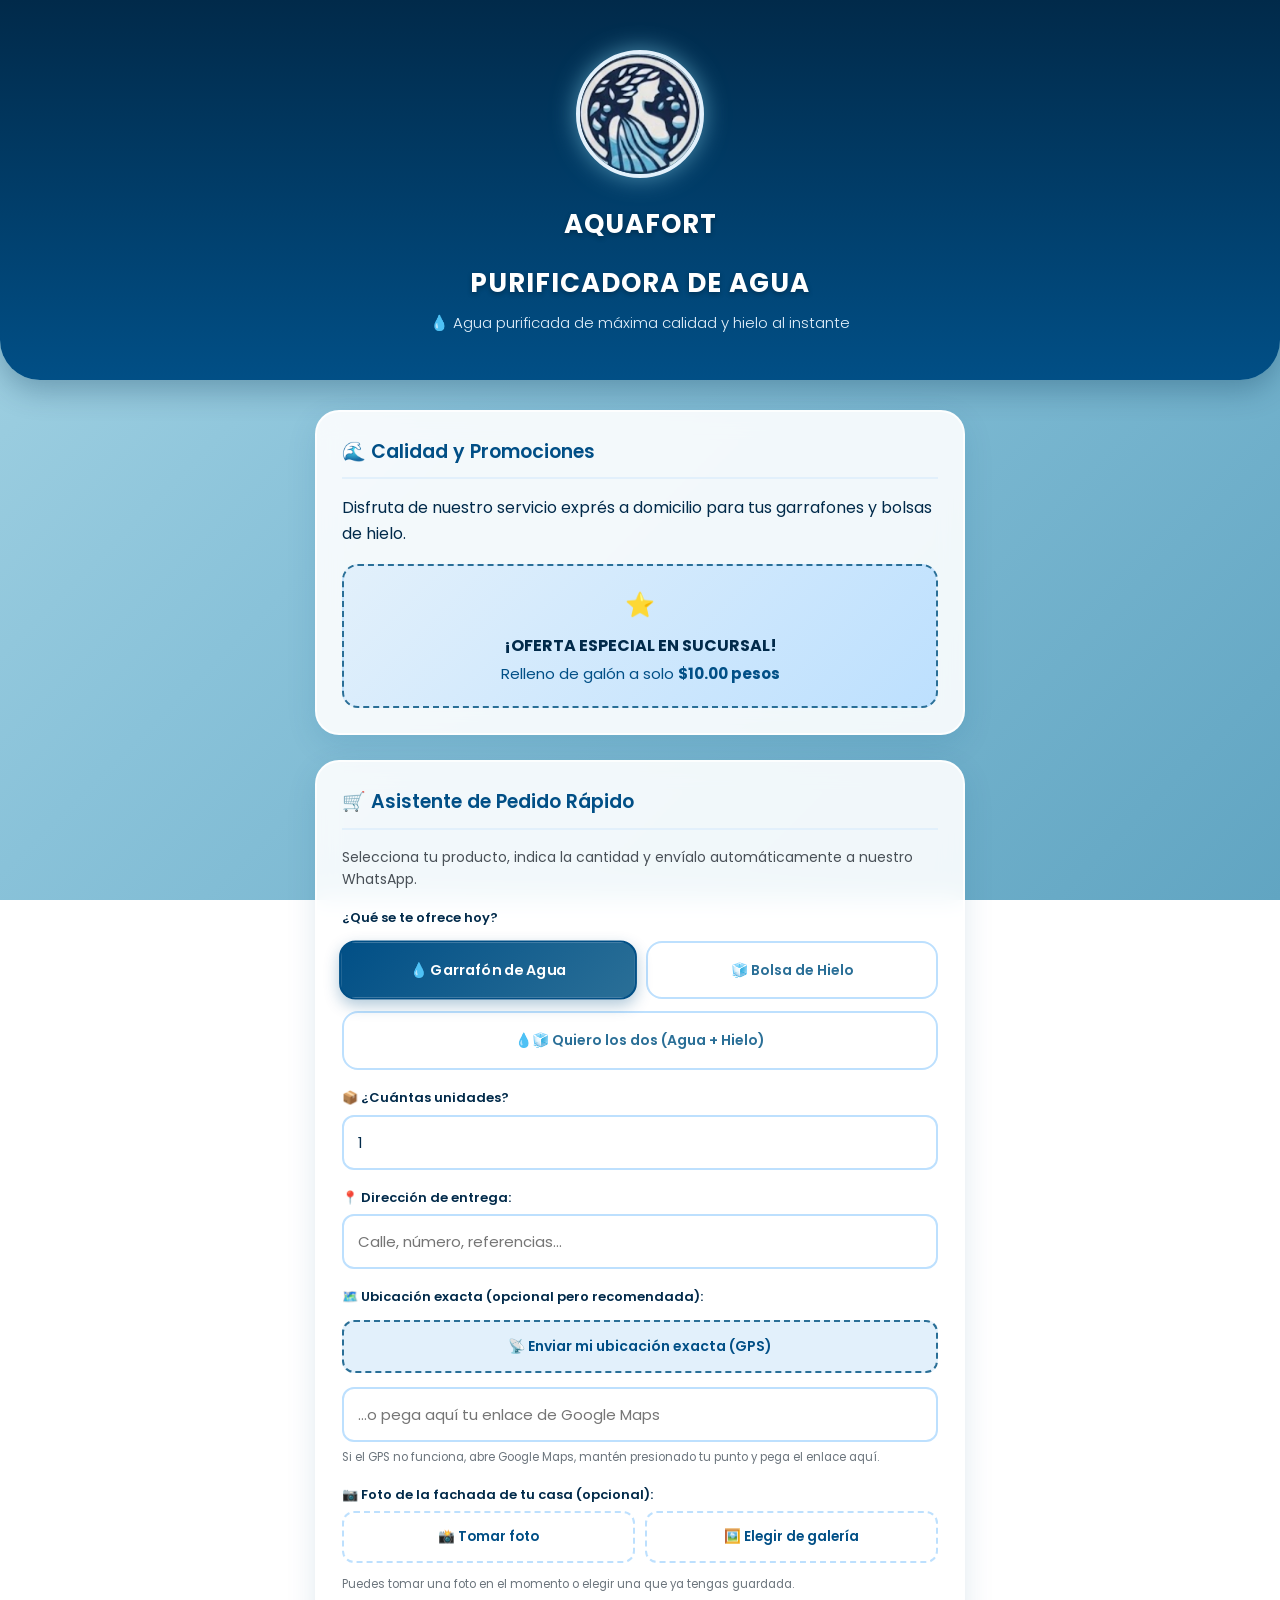
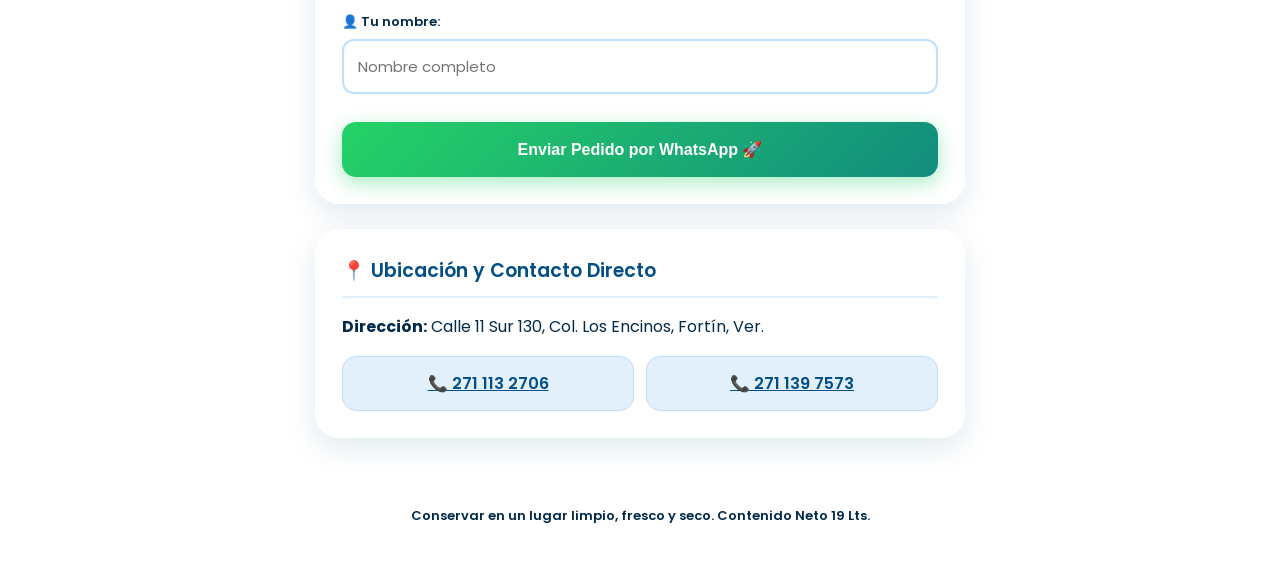
==== index.html @ 6b99b370 "agregacion de fotografia" ====
<!DOCTYPE html>
<html lang="es">
<head>
    <meta charset="UTF-8">
    <meta name="viewport" content="width=device-width, initial-scale=1.0">
    <title>Purificadora de Agua y Hielo</title>
    <!-- Importando tipografía moderna y estilizada -->
    <link href="https://fonts.googleapis.com/css2?family=Poppins:wght@300;400;600;700&display=swap" rel="stylesheet">
    <style>
        :root {
            --deep-ocean: #012a4a;
            --primary-water: #014f86;
            --bright-cyan: #2a6f97;
            --ice-tint: #e2f0fb;
            --pure-white: #ffffff;
        }

        body { 
            font-family: 'Poppins', sans-serif; 
            margin: 0; 
            padding: 0; 
            background: linear-gradient(135deg, #a9d6e5 0%, #89c2d9 40%, #61a5c2 100%);
            background-attachment: fixed;
            color: var(--deep-ocean); 
            line-height: 1.6;
            overflow-x: hidden;
        }

        header { 
            background: linear-gradient(180deg, var(--deep-ocean), var(--primary-water)); 
            color: var(--pure-white); 
            text-align: center; 
            padding: 50px 20px 45px 20px; 
            position: relative;
            border-bottom-left-radius: 40px;
            border-bottom-right-radius: 40px;
            box-shadow: 0 10px 30px rgba(1, 42, 74, 0.3);
        }

        .logo-container img {
            width: 120px;
            height: 120px;
            border-radius: 50%;
            border: 4px solid var(--ice-tint);
            box-shadow: 0 0 25px rgba(97, 165, 194, 0.8);
            background: var(--pure-white);
            object-fit: cover;
        }

        header h1 { 
            margin: 18px 0 6px 0; 
            font-size: 26px; 
            letter-spacing: 1px; 
            text-transform: uppercase;
            text-shadow: 0 2px 5px rgba(0,0,0,0.3);
            font-weight: 700;
        }

        header p { 
            margin: 0; 
            font-size: 15px; 
            color: var(--ice-tint);
            font-weight: 300;
        }

        .container { max-width: 650px; margin: 30px auto; padding: 0 15px; }

        .card { 
            background: rgba(255, 255, 255, 0.9); 
            backdrop-filter: blur(12px);
            padding: 25px; 
            border-radius: 24px; 
            box-shadow: 0 10px 30px rgba(1, 79, 134, 0.12); 
            margin-bottom: 25px; 
            border: 2px solid rgba(255, 255, 255, 0.8);
            transition: transform 0.3s ease;
        }
        
        .card:hover { transform: translateY(-3px); }

        h2 { 
            color: var(--primary-water); 
            font-size: 19px; 
            border-bottom: 2px solid var(--ice-tint); 
            padding-bottom: 10px; 
            margin-top: 0; 
            font-weight: 600;
        }

        .info-grid { 
            display: grid; 
            grid-template-columns: 1fr 1fr; 
            gap: 12px; 
            text-align: center; 
            margin-top: 15px; 
        }

        .info-box { 
            background: var(--ice-tint); 
            padding: 14px; 
            border-radius: 14px; 
            font-weight: 600; 
            color: var(--primary-water); 
            border: 1px solid #bde0fe;
        }

        .badge-offer { 
            background: linear-gradient(135deg, #e2f0fb, #bde0fe); 
            border: 2px dashed var(--bright-cyan); 
            padding: 20px; 
            border-radius: 16px; 
            margin-top: 18px; 
            text-align: center; 
        }

        .product-selector {
            display: grid;
            grid-template-columns: 1fr 1fr;
            gap: 12px;
            margin-top: 12px;
        }

        .product-option {
            border: 2px solid #bde0fe;
            border-radius: 16px;
            padding: 16px 10px;
            text-align: center;
            cursor: pointer;
            background: var(--pure-white);
            font-weight: 600;
            color: var(--bright-cyan);
            transition: all 0.25s ease;
            font-size: 14px;
        }

        .product-option.ancho { grid-column: 1 / -1; }

        .product-option:hover {
            border-color: var(--primary-water);
            background: var(--ice-tint);
        }

        .product-option.selected {
            border-color: var(--primary-water);
            background: linear-gradient(135deg, var(--primary-water), var(--bright-cyan));
            color: var(--pure-white);
            box-shadow: 0 6px 15px rgba(1, 79, 134, 0.3);
            transform: scale(1.02);
        }

        label { 
            font-weight: 600; 
            display: block; 
            margin-top: 18px; 
            font-size: 13px; 
            color: var(--deep-ocean); 
        }

        input { 
            width: 100%; 
            padding: 14px; 
            margin-top: 6px; 
            border: 2px solid #bde0fe; 
            border-radius: 12px; 
            box-sizing: border-box; 
            font-size: 15px; 
            background: var(--pure-white); 
            color: var(--deep-ocean);
            font-family: 'Poppins', sans-serif;
        }

        input:focus { 
            outline: none; 
            border-color: var(--bright-cyan); 
            box-shadow: 0 0 8px rgba(42, 111, 151, 0.25); 
        }

        .cantidad-grid {
            display: grid;
            grid-template-columns: 1fr 1fr;
            gap: 12px;
        }
        .cantidad-grid input { text-align: center; }

        .btn-ubicacion {
            width: 100%;
            margin-top: 12px;
            padding: 14px;
            border-radius: 12px;
            border: 2px dashed var(--bright-cyan);
            background: var(--ice-tint);
            color: var(--primary-water);
            font-weight: 600;
            font-size: 14px;
            cursor: pointer;
            font-family: 'Poppins', sans-serif;
            transition: all 0.25s ease;
        }
        .btn-ubicacion:hover { background: #d3e9fa; transform: translateY(-2px); }

        .ubicacion-estado {
            font-size: 12.5px;
            margin-top: 8px;
            font-weight: 600;
            line-height: 1.4;
        }
        .ubicacion-estado.ok { color: #128c7e; }
        .ubicacion-estado.error { color: #c1121f; }
        .ubicacion-estado.cargando { color: var(--bright-cyan); }
        .ubicacion-estado a { color: var(--primary-water); }

        .nota-mini {
            font-size: 11.5px;
            color: #6c757d;
            margin-top: 6px;
            font-weight: 400;
        }

        /* Foto de fachada */
        .foto-botones {
            display: grid;
            grid-template-columns: 1fr 1fr;
            gap: 10px;
            margin-top: 6px;
        }
        .btn-foto {
            padding: 14px 10px;
            border-radius: 12px;
            border: 2px dashed #bde0fe;
            background: var(--pure-white);
            color: var(--primary-water);
            font-weight: 600;
            font-size: 13.5px;
            cursor: pointer;
            font-family: 'Poppins', sans-serif;
            transition: all 0.25s ease;
        }
        .btn-foto:hover { border-color: var(--bright-cyan); background: var(--ice-tint); transform: translateY(-2px); }

        .foto-preview {
            margin-top: 12px;
            text-align: center;
        }
        .foto-preview img {
            max-width: 100%;
            max-height: 200px;
            border-radius: 12px;
            border: 2px solid var(--ice-tint);
            box-shadow: 0 4px 10px rgba(1,79,134,0.15);
            display: none;
        }

        .btn-quitar-foto {
            margin-top: 8px;
            padding: 8px 14px;
            border-radius: 10px;
            border: none;
            background: #f8d7da;
            color: #842029;
            font-weight: 600;
            font-size: 12.5px;
            cursor: pointer;
            font-family: 'Poppins', sans-serif;
        }
        .btn-quitar-foto:hover { background: #f1b0b7; }

        .btn-whatsapp { 
            background: linear-gradient(135deg, #25d366, #128c7e); 
            color: var(--pure-white); 
            border: none; 
            padding: 18px; 
            width: 100%; 
            border-radius: 14px; 
            font-size: 16px; 
            font-weight: 600; 
            margin-top: 28px; 
            cursor: pointer; 
            display: flex; 
            justify-content: center; 
            align-items: center; 
            gap: 10px; 
            box-shadow: 0 6px 20px rgba(37, 211, 102, 0.4);
            transition: all 0.25s ease; 
        }

        .btn-whatsapp:hover { 
            transform: translateY(-2px); 
            box-shadow: 0 8px 25px rgba(37, 211, 102, 0.6); 
        }

        footer { 
            text-align: center; 
            padding: 25px; 
            font-size: 13px; 
            color: var(--deep-ocean); 
            font-weight: 600;
        }
    </style>
</head>
<body>

    <header>
        <div class="logo-container">
            <img src="logo-purificadora.png" alt="Logotipo Purificadora">
            <h1>AQUAFORT</h1>
        </div>
        <h1>Purificadora de Agua</h1>
        <p>💧 Agua purificada de máxima calidad y hielo al instante</p>
    </header>

    <div class="container">

        <div class="card">
            <h2>🌊 Calidad y Promociones</h2>
            <p>Disfruta de nuestro servicio exprés a domicilio para tus garrafones y bolsas de hielo.</p>
            <div class="badge-offer">
                <span style="font-size: 24px;">⭐</span>
                <p style="margin: 8px 0 4px 0; font-weight: 700; color: var(--deep-ocean);">¡OFERTA ESPECIAL EN SUCURSAL!</p>
                <p style="margin: 0; font-size: 15px; color: var(--primary-water);">Relleno de galón a solo <strong>$10.00 pesos</strong></p>
            </div>
        </div>

        <div class="card" id="pedido">
            <h2>🛒 Asistente de Pedido Rápido</h2>
            <p style="font-size: 14px; color: #495057;">Selecciona tu producto, indica la cantidad y envíalo automáticamente a nuestro WhatsApp.</p>
            
            <label>¿Qué se te ofrece hoy?</label>
            <div class="product-selector">
                <div class="product-option selected" onclick="seleccionarProducto(this, 'Garrafón de Agua (A domicilio)')">
                    💧 Garrafón de Agua
                </div>
                <div class="product-option" onclick="seleccionarProducto(this, 'Bolsa de Hielo')">
                    🧊 Bolsa de Hielo
                </div>
                <div class="product-option ancho" onclick="seleccionarProducto(this, 'Agua + Hielo (Ambos)')">
                    💧🧊 Quiero los dos (Agua + Hielo)
                </div>
            </div>
            <input type="hidden" id="producto" value="Garrafón de Agua (A domicilio)">

            <div id="bloque-cantidad-simple">
                <label for="cantidad">📦 ¿Cuántas unidades?</label>
                <input type="number" id="cantidad" min="1" value="1">
            </div>

            <div id="bloque-cantidad-doble" style="display:none;">
                <div class="cantidad-grid">
                    <div>
                        <label for="cantidadAgua">💧 Garrafones de agua</label>
                        <input type="number" id="cantidadAgua" min="0" value="1">
                    </div>
                    <div>
                        <label for="cantidadHielo">🧊 Bolsas de hielo</label>
                        <input type="number" id="cantidadHielo" min="0" value="1">
                    </div>
                </div>
                <p class="nota-mini">Puedes dejar en 0 lo que no necesites.</p>
            </div>

            <label for="direccion">📍 Dirección de entrega:</label>
            <input type="text" id="direccion" placeholder="Calle, número, referencias...">

            <label>🗺️ Ubicación exacta (opcional pero recomendada):</label>
            <button type="button" class="btn-ubicacion" onclick="obtenerUbicacion()">
                📡 Enviar mi ubicación exacta (GPS)
            </button>
            <div id="ubicacion-estado" class="ubicacion-estado"></div>

            <input type="text" id="linkMapa" placeholder="…o pega aquí tu enlace de Google Maps">
            <p class="nota-mini">Si el GPS no funciona, abre Google Maps, mantén presionado tu punto y pega el enlace aquí.</p>

            <!-- FOTO DE FACHADA OPCIONAL -->
            <label>📷 Foto de la fachada de tu casa (opcional):</label>
            <div class="foto-botones">
                <button type="button" class="btn-foto" onclick="document.getElementById('inputCamara').click()">
                    📸 Tomar foto
                </button>
                <button type="button" class="btn-foto" onclick="document.getElementById('inputGaleria').click()">
                    🖼️ Elegir de galería
                </button>
            </div>

            <!-- Dos inputs ocultos: uno abre cámara, otro abre galería -->
            <input type="file" id="inputCamara"  accept="image/*" capture="environment" style="display:none;">
            <input type="file" id="inputGaleria" accept="image/*" style="display:none;">

            <div class="foto-preview">
                <img id="fotoPreviewImg" src="" alt="Vista previa de la fachada">
                <div>
                    <button type="button" id="btnQuitarFoto" class="btn-quitar-foto" onclick="quitarFoto()" style="display:none;">
                        ❌ Quitar foto
                    </button>
                </div>
            </div>
            <p class="nota-mini">Puedes tomar una foto en el momento o elegir una que ya tengas guardada.</p>

            <label for="nombre">👤 Tu nombre:</label>
            <input type="text" id="nombre" placeholder="Nombre completo">

            <button class="btn-whatsapp" onclick="enviarWhatsApp()">
                Enviar Pedido por WhatsApp 🚀
            </button>
        </div>

        <div class="card">
            <h2>📍 Ubicación y Contacto Directo</h2>
            <p><strong>Dirección:</strong> Calle 11 Sur 130, Col. Los Encinos, Fortín, Ver.</p>
            <div class="info-grid">
                <a href="tel:2711132706" class="info-box">📞 271 113 2706</a>
                <a href="tel:2711397573" class="info-box">📞 271 139 7573</a>
            </div>
        </div>

    </div>

    <footer>
        <p>Conservar en un lugar limpio, fresco y seco. Contenido Neto 19 Lts.</p>
    </footer>

    <script>
        /* ---------- SELECTOR DE PRODUCTO ---------- */
        function seleccionarProducto(elemento, valor) {
            const opciones = document.querySelectorAll('.product-option');
            opciones.forEach(opt => opt.classList.remove('selected'));
            elemento.classList.add('selected');
            document.getElementById('producto').value = valor;

            const esDoble = valor.includes('Ambos');
            document.getElementById('bloque-cantidad-simple').style.display = esDoble ? 'none' : 'block';
            document.getElementById('bloque-cantidad-doble').style.display  = esDoble ? 'block' : 'none';
        }

        /* ---------- FOTO DE FACHADA (CÁMARA O GALERÍA) ---------- */
        let fotoSeleccionada = null;

        function asignarArchivo(file) {
            const img = document.getElementById('fotoPreviewImg');
            const btnQuitar = document.getElementById('btnQuitarFoto');

            if (file) {
                fotoSeleccionada = file;
                const reader = new FileReader();
                reader.onload = e => {
                    img.src = e.target.result;
                    img.style.display = 'block';
                    btnQuitar.style.display = 'inline-block';
                };
                reader.readAsDataURL(file);
            } else {
                quitarFoto();
            }
        }

        function quitarFoto() {
            fotoSeleccionada = null;
            document.getElementById('inputCamara').value  = '';
            document.getElementById('inputGaleria').value = '';
            const img = document.getElementById('fotoPreviewImg');
            img.src = '';
            img.style.display = 'none';
            document.getElementById('btnQuitarFoto').style.display = 'none';
        }

        document.getElementById('inputCamara').addEventListener('change', function (e) {
            if (e.target.files[0]) asignarArchivo(e.target.files[0]);
        });
        document.getElementById('inputGaleria').addEventListener('change', function (e) {
            if (e.target.files[0]) asignarArchivo(e.target.files[0]);
        });

        /* ---------- OBTENER UBICACIÓN GPS ---------- */
        function obtenerUbicacion() {
            const estado = document.getElementById('ubicacion-estado');

            if (!navigator.geolocation) {
                estado.textContent = "⚠️ Tu navegador no permite obtener la ubicación. Pega tu enlace de Google Maps abajo.";
                estado.className = "ubicacion-estado error";
                return;
            }

            estado.textContent = "⏳ Obteniendo tu ubicación, acepta el permiso...";
            estado.className = "ubicacion-estado cargando";

            navigator.geolocation.getCurrentPosition(
                function (posicion) {
                    const lat = posicion.coords.latitude.toFixed(6);
                    const lng = posicion.coords.longitude.toFixed(6);
                    const enlace = `https://www.google.com/maps?q=${lat},${lng}`;

                    document.getElementById('linkMapa').value = enlace;

                    estado.innerHTML = `✅ ¡Ubicación capturada! <a href="${enlace}" target="_blank">Ver en el mapa</a>`;
                    estado.className = "ubicacion-estado ok";
                },
                function (error) {
                    let mensaje = "⚠️ No pudimos obtener tu ubicación. ";
                    if (error.code === error.PERMISSION_DENIED) {
                        mensaje += "Permiso denegado: actívalo en tu navegador o pega el enlace de Google Maps abajo.";
                    } else if (error.code === error.POSITION_UNAVAILABLE) {
                        mensaje += "Señal no disponible. Pega el enlace de Google Maps abajo.";
                    } else {
                        mensaje += "Intenta de nuevo o pega el enlace de Google Maps abajo.";
                    }
                    estado.textContent = mensaje;
                    estado.className = "ubicacion-estado error";
                },
                { enableHighAccuracy: true, timeout: 12000, maximumAge: 0 }
            );
        }

        /* ---------- ENVIAR PEDIDO A WHATSAPP ---------- */
        async function enviarWhatsApp() {
            const telefono  = "5212711482917";
            const producto  = document.getElementById("producto").value;
            const direccion = document.getElementById("direccion").value.trim();
            const nombre    = document.getElementById("nombre").value.trim();
            const mapa      = document.getElementById("linkMapa").value.trim();
            const foto      = fotoSeleccionada;

            if (!direccion || !nombre) {
                alert("Por favor completa tu nombre y dirección de entrega.");
                return;
            }

            let lineas = ["¡Hola! Quisiera hacer un pedido:", ""];

            if (producto.includes("Ambos")) {
                const agua  = parseInt(document.getElementById("cantidadAgua").value)  || 0;
                const hielo = parseInt(document.getElementById("cantidadHielo").value) || 0;

                if (agua <= 0 && hielo <= 0) {
                    alert("Indica al menos 1 garrafón de agua o 1 bolsa de hielo.");
                    return;
                }

                lineas.push("🛒 Producto: Agua + Hielo");
                if (agua  > 0) lineas.push(`💧 Garrafones de agua: ${agua}`);
                if (hielo > 0) lineas.push(`🧊 Bolsas de hielo: ${hielo}`);
            } else {
                const cantidad = document.getElementById("cantidad").value;
                const iconoProducto = producto.includes("Hielo") ? "🧊" : "💧";
                lineas.push(`${iconoProducto} Producto: ${producto}`);
                lineas.push(`📦 Cantidad: ${cantidad}`);
            }

            lineas.push(`📍 Dirección: ${direccion}`);
            if (mapa) lineas.push(`🗺️ Ubicación exacta: ${mapa}`);
            if (foto) lineas.push(`📷 Foto de fachada: adjunta`);
            lineas.push(`👤 A nombre de: ${nombre}`);

            const textoMensaje = lineas.join("\n");
            const urlWhatsApp = `https://api.whatsapp.com/send?phone=${telefono}&text=${encodeURIComponent(textoMensaje)}`;

            // Intentar compartir con foto usando Web Share API
            if (foto && navigator.canShare && navigator.canShare({ files: [foto] })) {
                try {
                    await navigator.share({
                        files: [foto],
                        title: 'Pedido de agua y hielo',
                        text: textoMensaje
                    });
                    return;
                } catch (err) {
                    console.warn('Error al compartir:', err);
                    if (err.name === 'AbortError') return; // el usuario canceló
                }
            }

            // Fallback: abrir WhatsApp con texto (sin foto automática)
            if (foto) {
                alert("Tu navegador no permite adjuntar la foto automáticamente. Se abrirá WhatsApp con el mensaje; por favor adjunta la foto manualmente en el chat.");
            }
            window.open(urlWhatsApp, '_blank');
        }
    </script>

</body>
</html>
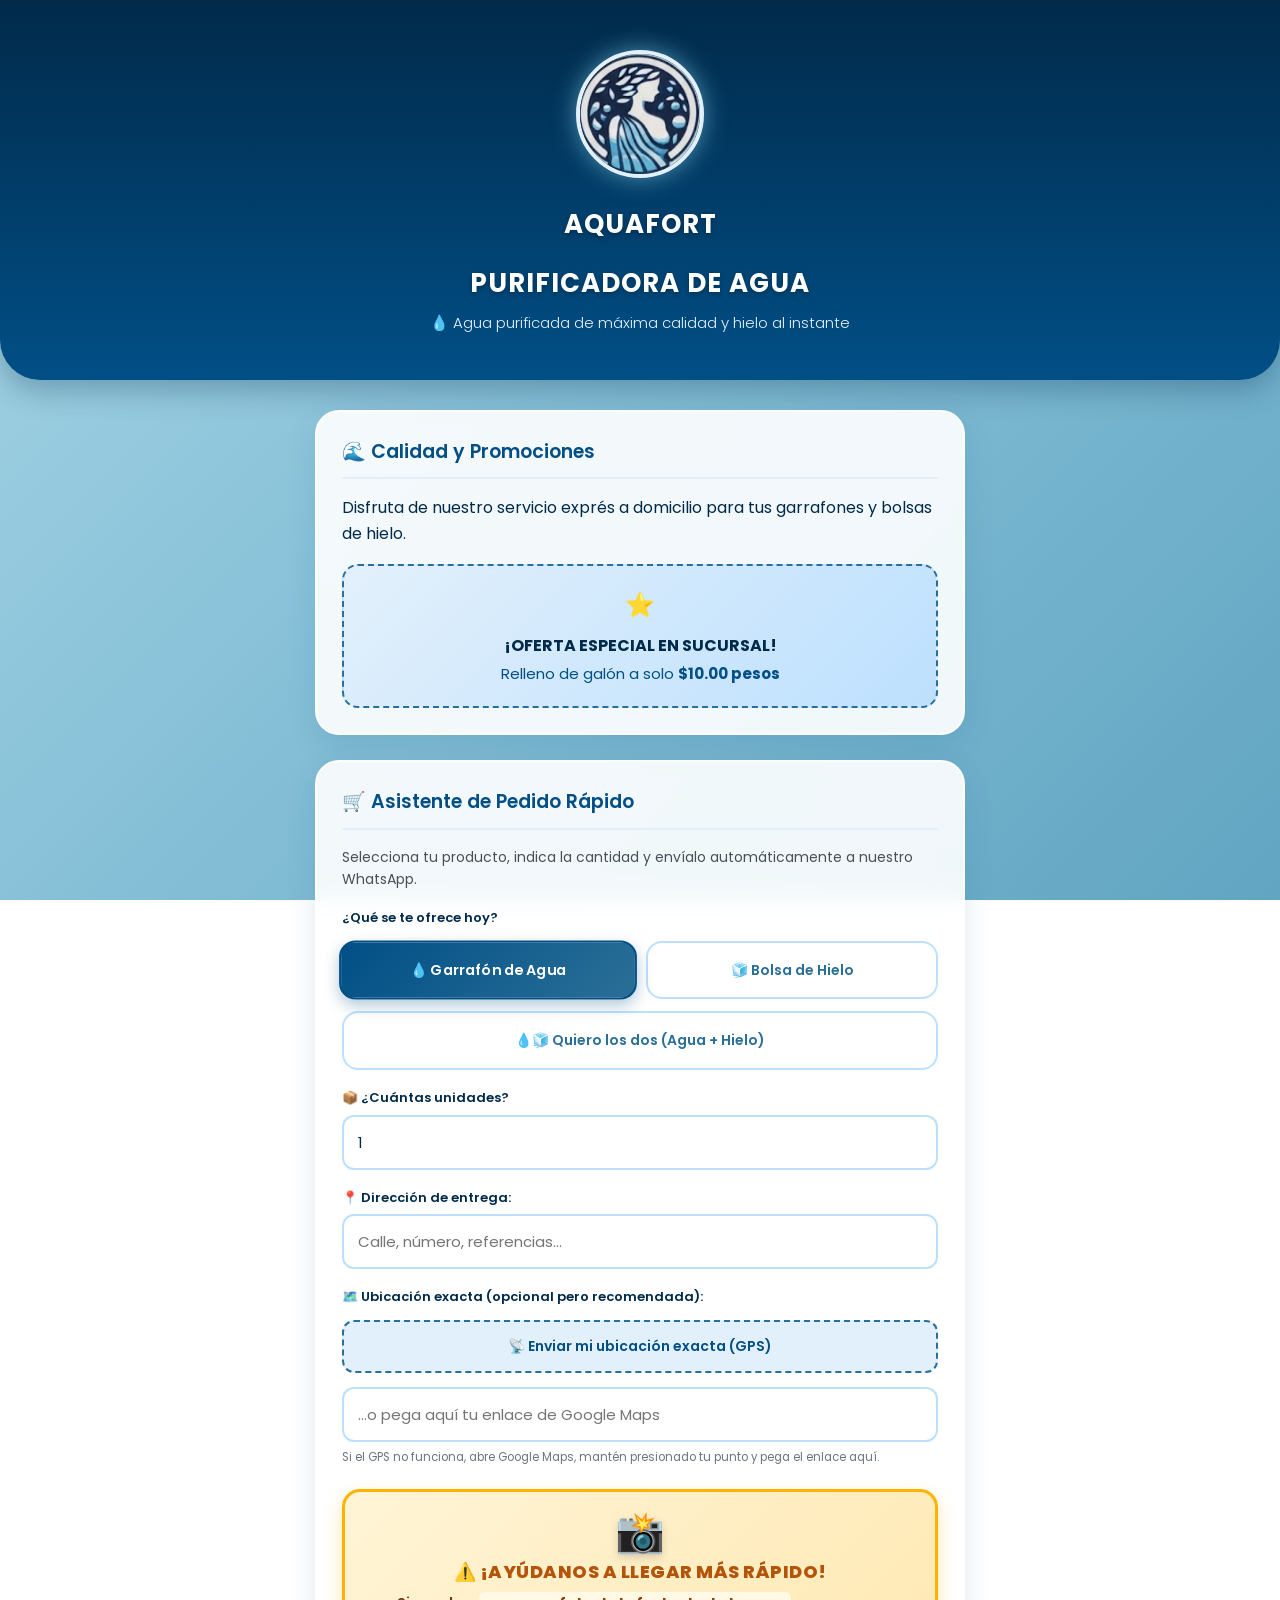
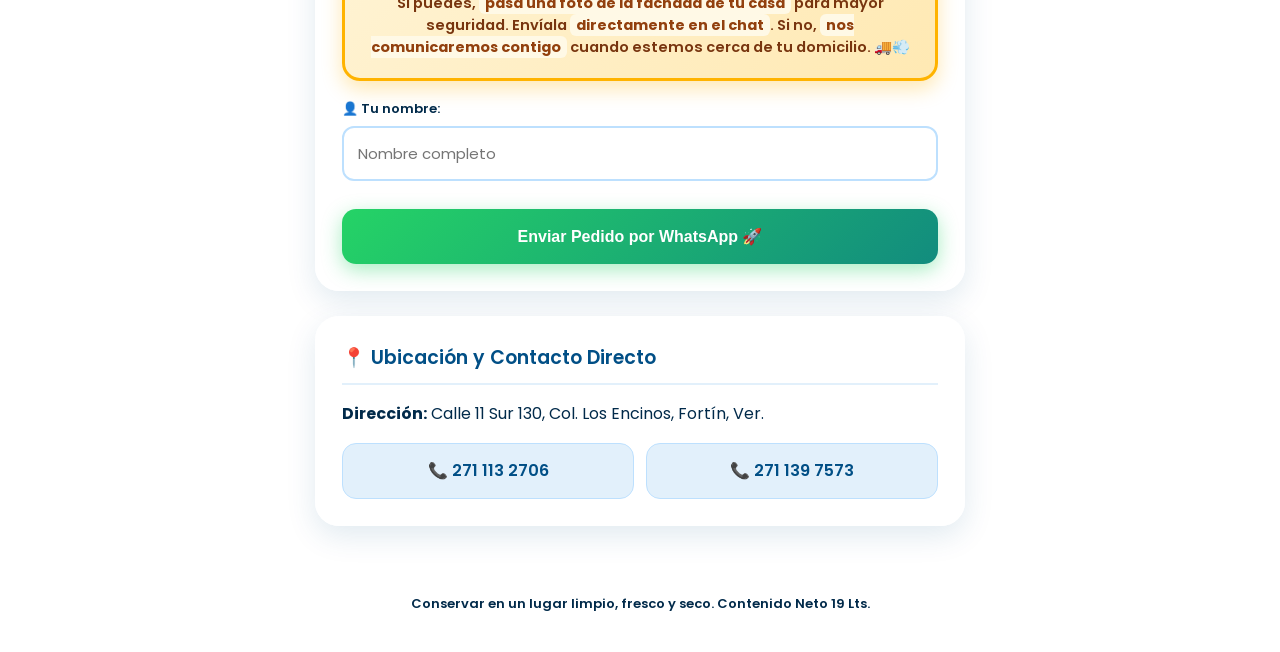
==== commit 586c40b2: "agregacion de fotografia" ====
--- a/index.html
+++ b/index.html
@@ -4,8 +4,7 @@
     <meta charset="UTF-8">
     <meta name="viewport" content="width=device-width, initial-scale=1.0">
     <title>Purificadora de Agua y Hielo</title>
-    <!-- Importando tipografía moderna y estilizada -->
-    <link href="https://fonts.googleapis.com/css2?family=Poppins:wght@300;400;600;700&display=swap" rel="stylesheet">
+    <link href="https://fonts.googleapis.com/css2?family=Poppins:wght@300;400;600;700;800&display=swap" rel="stylesheet">
     <style>
         :root {
             --deep-ocean: #012a4a;
@@ -102,6 +101,7 @@
             font-weight: 600; 
             color: var(--primary-water); 
             border: 1px solid #bde0fe;
+            text-decoration: none;
         }
 
         .badge-offer { 
@@ -216,53 +216,58 @@
             font-weight: 400;
         }
 
-        /* Foto de fachada */
-        .foto-botones {
-            display: grid;
-            grid-template-columns: 1fr 1fr;
-            gap: 10px;
-            margin-top: 6px;
-        }
-        .btn-foto {
-            padding: 14px 10px;
-            border-radius: 12px;
-            border: 2px dashed #bde0fe;
-            background: var(--pure-white);
-            color: var(--primary-water);
+        /* AVISO LLAMATIVO */
+        .aviso-fachada {
+            margin-top: 22px;
+            padding: 20px 18px;
+            border-radius: 18px;
+            background: linear-gradient(135deg, #fff4d6 0%, #ffe9b3 100%);
+            border: 3px solid #ffb300;
+            box-shadow: 0 8px 20px rgba(255, 179, 0, 0.3);
+            text-align: center;
+            position: relative;
+            overflow: hidden;
+            animation: pulsoAviso 2.4s ease-in-out infinite;
+        }
+
+        .aviso-fachada::before {
+            content: "📸";
+            font-size: 40px;
+            display: block;
+            line-height: 1;
+            margin-bottom: 8px;
+            filter: drop-shadow(0 3px 4px rgba(0,0,0,0.15));
+        }
+
+        .aviso-fachada .titulo-aviso {
+            font-size: 18px;
+            font-weight: 800;
+            color: #b45309;
+            text-transform: uppercase;
+            letter-spacing: 0.5px;
+            margin: 0 0 10px 0;
+            line-height: 1.3;
+        }
+
+        .aviso-fachada .texto-aviso {
+            font-size: 14.5px;
+            color: #78350f;
             font-weight: 600;
-            font-size: 13.5px;
-            cursor: pointer;
-            font-family: 'Poppins', sans-serif;
-            transition: all 0.25s ease;
-        }
-        .btn-foto:hover { border-color: var(--bright-cyan); background: var(--ice-tint); transform: translateY(-2px); }
-
-        .foto-preview {
-            margin-top: 12px;
-            text-align: center;
-        }
-        .foto-preview img {
-            max-width: 100%;
-            max-height: 200px;
-            border-radius: 12px;
-            border: 2px solid var(--ice-tint);
-            box-shadow: 0 4px 10px rgba(1,79,134,0.15);
-            display: none;
-        }
-
-        .btn-quitar-foto {
-            margin-top: 8px;
-            padding: 8px 14px;
-            border-radius: 10px;
-            border: none;
-            background: #f8d7da;
-            color: #842029;
-            font-weight: 600;
-            font-size: 12.5px;
-            cursor: pointer;
-            font-family: 'Poppins', sans-serif;
-        }
-        .btn-quitar-foto:hover { background: #f1b0b7; }
+            line-height: 1.5;
+            margin: 0;
+        }
+
+        .aviso-fachada .texto-aviso strong {
+            color: #92400e;
+            background: #fff9e6;
+            padding: 1px 6px;
+            border-radius: 6px;
+        }
+
+        @keyframes pulsoAviso {
+            0%, 100% { box-shadow: 0 8px 20px rgba(255, 179, 0, 0.3); transform: scale(1); }
+            50%      { box-shadow: 0 10px 28px rgba(255, 179, 0, 0.55); transform: scale(1.015); }
+        }
 
         .btn-whatsapp { 
             background: linear-gradient(135deg, #25d366, #128c7e); 
@@ -369,30 +374,14 @@
             <input type="text" id="linkMapa" placeholder="…o pega aquí tu enlace de Google Maps">
             <p class="nota-mini">Si el GPS no funciona, abre Google Maps, mantén presionado tu punto y pega el enlace aquí.</p>
 
-            <!-- FOTO DE FACHADA OPCIONAL -->
-            <label>📷 Foto de la fachada de tu casa (opcional):</label>
-            <div class="foto-botones">
-                <button type="button" class="btn-foto" onclick="document.getElementById('inputCamara').click()">
-                    📸 Tomar foto
-                </button>
-                <button type="button" class="btn-foto" onclick="document.getElementById('inputGaleria').click()">
-                    🖼️ Elegir de galería
-                </button>
+            <!-- AVISO LLAMATIVO -->
+            <div class="aviso-fachada">
+                <p class="titulo-aviso">⚠️ ¡Ayúdanos a llegar más rápido!</p>
+                <p class="texto-aviso">
+                    Si puedes, <strong>pasa una foto de la fachada de tu casa</strong> para mayor seguridad.
+                    Envíala <strong>directamente en el chat</strong>. Si no, <strong>nos comunicaremos contigo</strong> cuando estemos cerca de tu domicilio. 🚚💨
+                </p>
             </div>
-
-            <!-- Dos inputs ocultos: uno abre cámara, otro abre galería -->
-            <input type="file" id="inputCamara"  accept="image/*" capture="environment" style="display:none;">
-            <input type="file" id="inputGaleria" accept="image/*" style="display:none;">
-
-            <div class="foto-preview">
-                <img id="fotoPreviewImg" src="" alt="Vista previa de la fachada">
-                <div>
-                    <button type="button" id="btnQuitarFoto" class="btn-quitar-foto" onclick="quitarFoto()" style="display:none;">
-                        ❌ Quitar foto
-                    </button>
-                </div>
-            </div>
-            <p class="nota-mini">Puedes tomar una foto en el momento o elegir una que ya tengas guardada.</p>
 
             <label for="nombre">👤 Tu nombre:</label>
             <input type="text" id="nombre" placeholder="Nombre completo">
@@ -429,44 +418,6 @@
             document.getElementById('bloque-cantidad-simple').style.display = esDoble ? 'none' : 'block';
             document.getElementById('bloque-cantidad-doble').style.display  = esDoble ? 'block' : 'none';
         }
-
-        /* ---------- FOTO DE FACHADA (CÁMARA O GALERÍA) ---------- */
-        let fotoSeleccionada = null;
-
-        function asignarArchivo(file) {
-            const img = document.getElementById('fotoPreviewImg');
-            const btnQuitar = document.getElementById('btnQuitarFoto');
-
-            if (file) {
-                fotoSeleccionada = file;
-                const reader = new FileReader();
-                reader.onload = e => {
-                    img.src = e.target.result;
-                    img.style.display = 'block';
-                    btnQuitar.style.display = 'inline-block';
-                };
-                reader.readAsDataURL(file);
-            } else {
-                quitarFoto();
-            }
-        }
-
-        function quitarFoto() {
-            fotoSeleccionada = null;
-            document.getElementById('inputCamara').value  = '';
-            document.getElementById('inputGaleria').value = '';
-            const img = document.getElementById('fotoPreviewImg');
-            img.src = '';
-            img.style.display = 'none';
-            document.getElementById('btnQuitarFoto').style.display = 'none';
-        }
-
-        document.getElementById('inputCamara').addEventListener('change', function (e) {
-            if (e.target.files[0]) asignarArchivo(e.target.files[0]);
-        });
-        document.getElementById('inputGaleria').addEventListener('change', function (e) {
-            if (e.target.files[0]) asignarArchivo(e.target.files[0]);
-        });
 
         /* ---------- OBTENER UBICACIÓN GPS ---------- */
         function obtenerUbicacion() {
@@ -509,13 +460,12 @@
         }
 
         /* ---------- ENVIAR PEDIDO A WHATSAPP ---------- */
-        async function enviarWhatsApp() {
+        function enviarWhatsApp() {
             const telefono  = "5212711482917";
             const producto  = document.getElementById("producto").value;
             const direccion = document.getElementById("direccion").value.trim();
             const nombre    = document.getElementById("nombre").value.trim();
             const mapa      = document.getElementById("linkMapa").value.trim();
-            const foto      = fotoSeleccionada;
 
             if (!direccion || !nombre) {
                 alert("Por favor completa tu nombre y dirección de entrega.");
@@ -545,31 +495,15 @@
 
             lineas.push(`📍 Dirección: ${direccion}`);
             if (mapa) lineas.push(`🗺️ Ubicación exacta: ${mapa}`);
-            if (foto) lineas.push(`📷 Foto de fachada: adjunta`);
+            lineas.push("");
+            lineas.push("📷 Si puedes, pasa una foto de la fachada de tu casa para mayor seguridad. Envíala directamente en este chat. Si no, nos comunicaremos contigo cuando estemos cerca de tu domicilio.");
+            lineas.push("");
             lineas.push(`👤 A nombre de: ${nombre}`);
 
             const textoMensaje = lineas.join("\n");
             const urlWhatsApp = `https://api.whatsapp.com/send?phone=${telefono}&text=${encodeURIComponent(textoMensaje)}`;
 
-            // Intentar compartir con foto usando Web Share API
-            if (foto && navigator.canShare && navigator.canShare({ files: [foto] })) {
-                try {
-                    await navigator.share({
-                        files: [foto],
-                        title: 'Pedido de agua y hielo',
-                        text: textoMensaje
-                    });
-                    return;
-                } catch (err) {
-                    console.warn('Error al compartir:', err);
-                    if (err.name === 'AbortError') return; // el usuario canceló
-                }
-            }
-
-            // Fallback: abrir WhatsApp con texto (sin foto automática)
-            if (foto) {
-                alert("Tu navegador no permite adjuntar la foto automáticamente. Se abrirá WhatsApp con el mensaje; por favor adjunta la foto manualmente en el chat.");
-            }
+            // Abrimos directamente el chat de WhatsApp con el número y el mensaje.
             window.open(urlWhatsApp, '_blank');
         }
     </script>
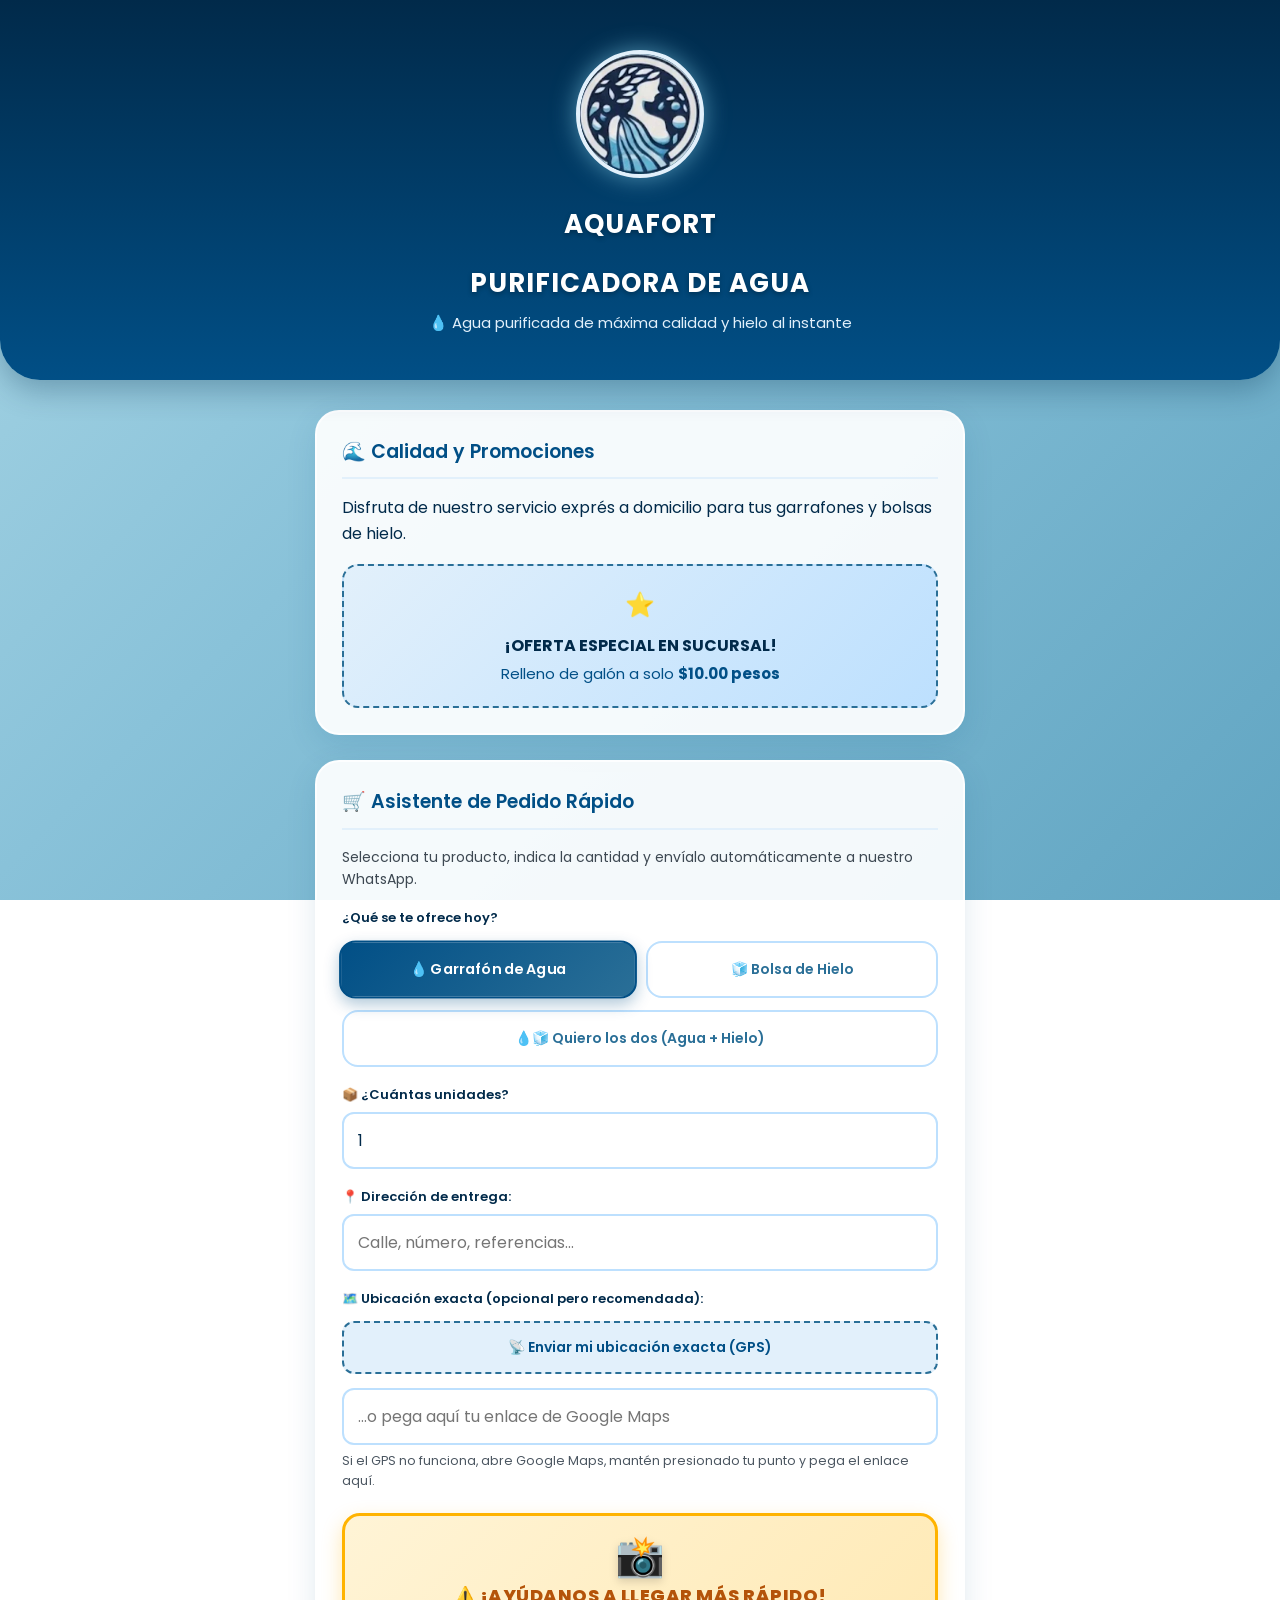
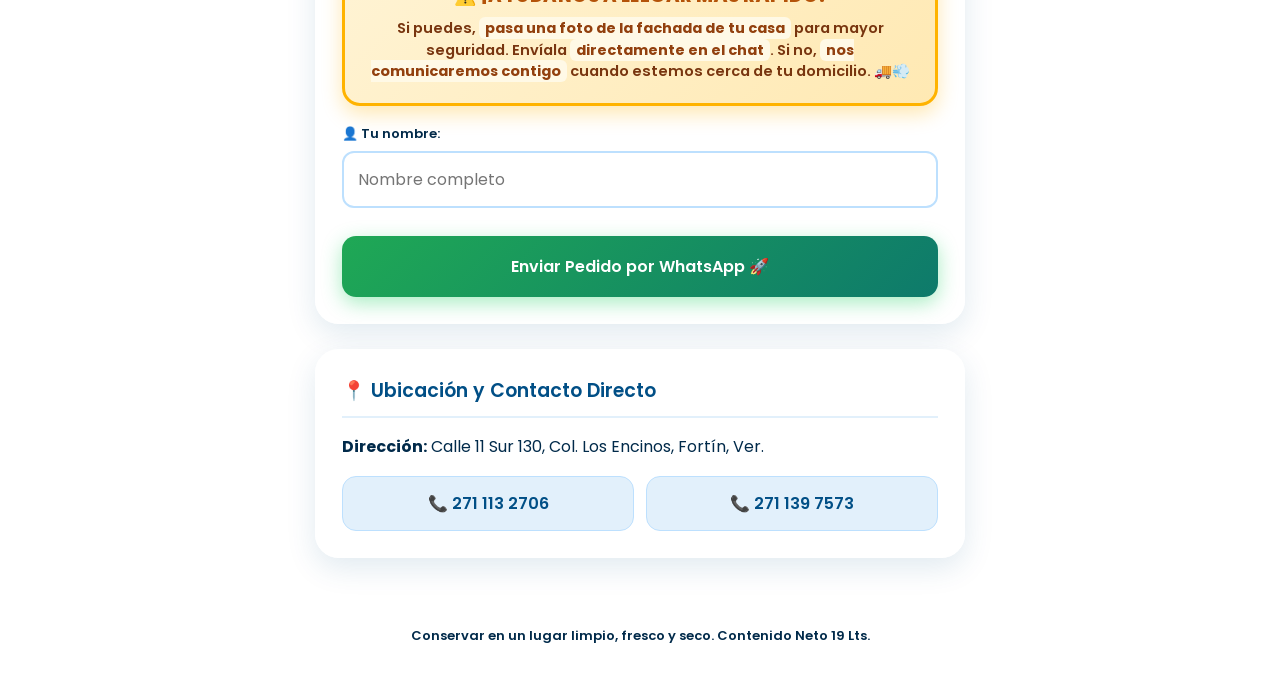
==== commit 879e8d3c: "adecuacion de codigo" ====
--- a/index.html
+++ b/index.html
@@ -3,375 +3,123 @@
 <head>
     <meta charset="UTF-8">
     <meta name="viewport" content="width=device-width, initial-scale=1.0">
-    <title>Purificadora de Agua y Hielo</title>
-    <link href="https://fonts.googleapis.com/css2?family=Poppins:wght@300;400;600;700;800&display=swap" rel="stylesheet">
-    <style>
-        :root {
-            --deep-ocean: #012a4a;
-            --primary-water: #014f86;
-            --bright-cyan: #2a6f97;
-            --ice-tint: #e2f0fb;
-            --pure-white: #ffffff;
+    <title>Aquafort – Purificadora de Agua y Hielo en Fortín, Ver.</title>
+    <meta name="description" content="Aquafort, purificadora de agua y hielo en Fortín, Veracruz. Garrafones y bolsas de hielo a domicilio. Relleno de galón a $10 pesos. Pide por WhatsApp.">
+    <meta name="theme-color" content="#012a4a">
+
+    <link rel="icon" type="image/png" href="favicon.png">
+    <link rel="apple-touch-icon" href="logo-purificadora.png">
+
+    <!-- Al compartir el enlace (WhatsApp, Facebook, etc.) -->
+    <meta property="og:type" content="website">
+    <meta property="og:locale" content="es_MX">
+    <meta property="og:site_name" content="Aquafort">
+    <meta property="og:title" content="Aquafort – Purificadora de Agua y Hielo en Fortín, Ver.">
+    <meta property="og:description" content="Garrafones de agua y bolsas de hielo a domicilio. Relleno de galón a $10 pesos. Pide por WhatsApp.">
+
+    <!-- Datos estructurados para Google -->
+    <script type="application/ld+json">
+    {
+        "@context": "https://schema.org",
+        "@type": "LocalBusiness",
+        "name": "Aquafort",
+        "description": "Purificadora de agua y hielo con servicio a domicilio.",
+        "image": "logo-purificadora.png",
+        "telephone": ["+52 271 113 2706", "+52 271 139 7573"],
+        "address": {
+            "@type": "PostalAddress",
+            "streetAddress": "Calle 11 Sur 130, Col. Los Encinos",
+            "addressLocality": "Fortín",
+            "addressRegion": "Veracruz",
+            "addressCountry": "MX"
         }
+    }
+    </script>
 
-        body { 
-            font-family: 'Poppins', sans-serif; 
-            margin: 0; 
-            padding: 0; 
-            background: linear-gradient(135deg, #a9d6e5 0%, #89c2d9 40%, #61a5c2 100%);
-            background-attachment: fixed;
-            color: var(--deep-ocean); 
-            line-height: 1.6;
-            overflow-x: hidden;
-        }
-
-        header { 
-            background: linear-gradient(180deg, var(--deep-ocean), var(--primary-water)); 
-            color: var(--pure-white); 
-            text-align: center; 
-            padding: 50px 20px 45px 20px; 
-            position: relative;
-            border-bottom-left-radius: 40px;
-            border-bottom-right-radius: 40px;
-            box-shadow: 0 10px 30px rgba(1, 42, 74, 0.3);
-        }
-
-        .logo-container img {
-            width: 120px;
-            height: 120px;
-            border-radius: 50%;
-            border: 4px solid var(--ice-tint);
-            box-shadow: 0 0 25px rgba(97, 165, 194, 0.8);
-            background: var(--pure-white);
-            object-fit: cover;
-        }
-
-        header h1 { 
-            margin: 18px 0 6px 0; 
-            font-size: 26px; 
-            letter-spacing: 1px; 
-            text-transform: uppercase;
-            text-shadow: 0 2px 5px rgba(0,0,0,0.3);
-            font-weight: 700;
-        }
-
-        header p { 
-            margin: 0; 
-            font-size: 15px; 
-            color: var(--ice-tint);
-            font-weight: 300;
-        }
-
-        .container { max-width: 650px; margin: 30px auto; padding: 0 15px; }
-
-        .card { 
-            background: rgba(255, 255, 255, 0.9); 
-            backdrop-filter: blur(12px);
-            padding: 25px; 
-            border-radius: 24px; 
-            box-shadow: 0 10px 30px rgba(1, 79, 134, 0.12); 
-            margin-bottom: 25px; 
-            border: 2px solid rgba(255, 255, 255, 0.8);
-            transition: transform 0.3s ease;
-        }
-        
-        .card:hover { transform: translateY(-3px); }
-
-        h2 { 
-            color: var(--primary-water); 
-            font-size: 19px; 
-            border-bottom: 2px solid var(--ice-tint); 
-            padding-bottom: 10px; 
-            margin-top: 0; 
-            font-weight: 600;
-        }
-
-        .info-grid { 
-            display: grid; 
-            grid-template-columns: 1fr 1fr; 
-            gap: 12px; 
-            text-align: center; 
-            margin-top: 15px; 
-        }
-
-        .info-box { 
-            background: var(--ice-tint); 
-            padding: 14px; 
-            border-radius: 14px; 
-            font-weight: 600; 
-            color: var(--primary-water); 
-            border: 1px solid #bde0fe;
-            text-decoration: none;
-        }
-
-        .badge-offer { 
-            background: linear-gradient(135deg, #e2f0fb, #bde0fe); 
-            border: 2px dashed var(--bright-cyan); 
-            padding: 20px; 
-            border-radius: 16px; 
-            margin-top: 18px; 
-            text-align: center; 
-        }
-
-        .product-selector {
-            display: grid;
-            grid-template-columns: 1fr 1fr;
-            gap: 12px;
-            margin-top: 12px;
-        }
-
-        .product-option {
-            border: 2px solid #bde0fe;
-            border-radius: 16px;
-            padding: 16px 10px;
-            text-align: center;
-            cursor: pointer;
-            background: var(--pure-white);
-            font-weight: 600;
-            color: var(--bright-cyan);
-            transition: all 0.25s ease;
-            font-size: 14px;
-        }
-
-        .product-option.ancho { grid-column: 1 / -1; }
-
-        .product-option:hover {
-            border-color: var(--primary-water);
-            background: var(--ice-tint);
-        }
-
-        .product-option.selected {
-            border-color: var(--primary-water);
-            background: linear-gradient(135deg, var(--primary-water), var(--bright-cyan));
-            color: var(--pure-white);
-            box-shadow: 0 6px 15px rgba(1, 79, 134, 0.3);
-            transform: scale(1.02);
-        }
-
-        label { 
-            font-weight: 600; 
-            display: block; 
-            margin-top: 18px; 
-            font-size: 13px; 
-            color: var(--deep-ocean); 
-        }
-
-        input { 
-            width: 100%; 
-            padding: 14px; 
-            margin-top: 6px; 
-            border: 2px solid #bde0fe; 
-            border-radius: 12px; 
-            box-sizing: border-box; 
-            font-size: 15px; 
-            background: var(--pure-white); 
-            color: var(--deep-ocean);
-            font-family: 'Poppins', sans-serif;
-        }
-
-        input:focus { 
-            outline: none; 
-            border-color: var(--bright-cyan); 
-            box-shadow: 0 0 8px rgba(42, 111, 151, 0.25); 
-        }
-
-        .cantidad-grid {
-            display: grid;
-            grid-template-columns: 1fr 1fr;
-            gap: 12px;
-        }
-        .cantidad-grid input { text-align: center; }
-
-        .btn-ubicacion {
-            width: 100%;
-            margin-top: 12px;
-            padding: 14px;
-            border-radius: 12px;
-            border: 2px dashed var(--bright-cyan);
-            background: var(--ice-tint);
-            color: var(--primary-water);
-            font-weight: 600;
-            font-size: 14px;
-            cursor: pointer;
-            font-family: 'Poppins', sans-serif;
-            transition: all 0.25s ease;
-        }
-        .btn-ubicacion:hover { background: #d3e9fa; transform: translateY(-2px); }
-
-        .ubicacion-estado {
-            font-size: 12.5px;
-            margin-top: 8px;
-            font-weight: 600;
-            line-height: 1.4;
-        }
-        .ubicacion-estado.ok { color: #128c7e; }
-        .ubicacion-estado.error { color: #c1121f; }
-        .ubicacion-estado.cargando { color: var(--bright-cyan); }
-        .ubicacion-estado a { color: var(--primary-water); }
-
-        .nota-mini {
-            font-size: 11.5px;
-            color: #6c757d;
-            margin-top: 6px;
-            font-weight: 400;
-        }
-
-        /* AVISO LLAMATIVO */
-        .aviso-fachada {
-            margin-top: 22px;
-            padding: 20px 18px;
-            border-radius: 18px;
-            background: linear-gradient(135deg, #fff4d6 0%, #ffe9b3 100%);
-            border: 3px solid #ffb300;
-            box-shadow: 0 8px 20px rgba(255, 179, 0, 0.3);
-            text-align: center;
-            position: relative;
-            overflow: hidden;
-            animation: pulsoAviso 2.4s ease-in-out infinite;
-        }
-
-        .aviso-fachada::before {
-            content: "📸";
-            font-size: 40px;
-            display: block;
-            line-height: 1;
-            margin-bottom: 8px;
-            filter: drop-shadow(0 3px 4px rgba(0,0,0,0.15));
-        }
-
-        .aviso-fachada .titulo-aviso {
-            font-size: 18px;
-            font-weight: 800;
-            color: #b45309;
-            text-transform: uppercase;
-            letter-spacing: 0.5px;
-            margin: 0 0 10px 0;
-            line-height: 1.3;
-        }
-
-        .aviso-fachada .texto-aviso {
-            font-size: 14.5px;
-            color: #78350f;
-            font-weight: 600;
-            line-height: 1.5;
-            margin: 0;
-        }
-
-        .aviso-fachada .texto-aviso strong {
-            color: #92400e;
-            background: #fff9e6;
-            padding: 1px 6px;
-            border-radius: 6px;
-        }
-
-        @keyframes pulsoAviso {
-            0%, 100% { box-shadow: 0 8px 20px rgba(255, 179, 0, 0.3); transform: scale(1); }
-            50%      { box-shadow: 0 10px 28px rgba(255, 179, 0, 0.55); transform: scale(1.015); }
-        }
-
-        .btn-whatsapp { 
-            background: linear-gradient(135deg, #25d366, #128c7e); 
-            color: var(--pure-white); 
-            border: none; 
-            padding: 18px; 
-            width: 100%; 
-            border-radius: 14px; 
-            font-size: 16px; 
-            font-weight: 600; 
-            margin-top: 28px; 
-            cursor: pointer; 
-            display: flex; 
-            justify-content: center; 
-            align-items: center; 
-            gap: 10px; 
-            box-shadow: 0 6px 20px rgba(37, 211, 102, 0.4);
-            transition: all 0.25s ease; 
-        }
-
-        .btn-whatsapp:hover { 
-            transform: translateY(-2px); 
-            box-shadow: 0 8px 25px rgba(37, 211, 102, 0.6); 
-        }
-
-        footer { 
-            text-align: center; 
-            padding: 25px; 
-            font-size: 13px; 
-            color: var(--deep-ocean); 
-            font-weight: 600;
-        }
-    </style>
+    <link rel="preconnect" href="https://fonts.googleapis.com">
+    <link rel="preconnect" href="https://fonts.gstatic.com" crossorigin>
+    <link href="https://fonts.googleapis.com/css2?family=Poppins:wght@400;600;700&display=swap" rel="stylesheet">
+    <link rel="stylesheet" href="styles.css">
+    <script src="app.js" defer></script>
 </head>
 <body>
 
     <header>
         <div class="logo-container">
-            <img src="logo-purificadora.png" alt="Logotipo Purificadora">
+            <picture>
+                <source srcset="logo-purificadora.webp" type="image/webp">
+                <img src="logo-purificadora.png" alt="Logotipo Aquafort" width="120" height="120" fetchpriority="high">
+            </picture>
             <h1>AQUAFORT</h1>
         </div>
         <h1>Purificadora de Agua</h1>
         <p>💧 Agua purificada de máxima calidad y hielo al instante</p>
     </header>
 
-    <div class="container">
+    <main class="container">
 
-        <div class="card">
+        <section class="card">
             <h2>🌊 Calidad y Promociones</h2>
             <p>Disfruta de nuestro servicio exprés a domicilio para tus garrafones y bolsas de hielo.</p>
             <div class="badge-offer">
-                <span style="font-size: 24px;">⭐</span>
-                <p style="margin: 8px 0 4px 0; font-weight: 700; color: var(--deep-ocean);">¡OFERTA ESPECIAL EN SUCURSAL!</p>
-                <p style="margin: 0; font-size: 15px; color: var(--primary-water);">Relleno de galón a solo <strong>$10.00 pesos</strong></p>
+                <span class="estrella" aria-hidden="true">⭐</span>
+                <p class="oferta-titulo">¡OFERTA ESPECIAL EN SUCURSAL!</p>
+                <p class="oferta-texto">Relleno de galón a solo <strong>$10.00 pesos</strong></p>
             </div>
-        </div>
+        </section>
 
-        <div class="card" id="pedido">
+        <section class="card" id="pedido">
             <h2>🛒 Asistente de Pedido Rápido</h2>
-            <p style="font-size: 14px; color: #495057;">Selecciona tu producto, indica la cantidad y envíalo automáticamente a nuestro WhatsApp.</p>
-            
-            <label>¿Qué se te ofrece hoy?</label>
-            <div class="product-selector">
-                <div class="product-option selected" onclick="seleccionarProducto(this, 'Garrafón de Agua (A domicilio)')">
+            <p class="texto-intro">Selecciona tu producto, indica la cantidad y envíalo automáticamente a nuestro WhatsApp.</p>
+
+            <span class="etiqueta" id="etiqueta-producto">¿Qué se te ofrece hoy?</span>
+            <div class="product-selector" role="radiogroup" aria-labelledby="etiqueta-producto">
+                <button type="button" role="radio" aria-checked="true" class="product-option selected" data-valor="Garrafón de Agua (A domicilio)">
                     💧 Garrafón de Agua
-                </div>
-                <div class="product-option" onclick="seleccionarProducto(this, 'Bolsa de Hielo')">
+                </button>
+                <button type="button" role="radio" aria-checked="false" class="product-option" data-valor="Bolsa de Hielo">
                     🧊 Bolsa de Hielo
-                </div>
-                <div class="product-option ancho" onclick="seleccionarProducto(this, 'Agua + Hielo (Ambos)')">
+                </button>
+                <button type="button" role="radio" aria-checked="false" class="product-option ancho" data-valor="Agua + Hielo (Ambos)">
                     💧🧊 Quiero los dos (Agua + Hielo)
-                </div>
+                </button>
             </div>
             <input type="hidden" id="producto" value="Garrafón de Agua (A domicilio)">
 
             <div id="bloque-cantidad-simple">
-                <label for="cantidad">📦 ¿Cuántas unidades?</label>
-                <input type="number" id="cantidad" min="1" value="1">
+                <label class="etiqueta" for="cantidad">📦 ¿Cuántas unidades?</label>
+                <input type="number" id="cantidad" min="1" step="1" value="1" inputmode="numeric" aria-describedby="error-cantidad">
+                <p class="error-campo" id="error-cantidad" role="alert"></p>
             </div>
 
-            <div id="bloque-cantidad-doble" style="display:none;">
+            <div id="bloque-cantidad-doble" hidden>
                 <div class="cantidad-grid">
                     <div>
-                        <label for="cantidadAgua">💧 Garrafones de agua</label>
-                        <input type="number" id="cantidadAgua" min="0" value="1">
+                        <label class="etiqueta" for="cantidadAgua">💧 Garrafones de agua</label>
+                        <input type="number" id="cantidadAgua" min="0" step="1" value="1" inputmode="numeric" aria-describedby="error-cantidadAgua">
+                        <p class="error-campo" id="error-cantidadAgua" role="alert"></p>
                     </div>
                     <div>
-                        <label for="cantidadHielo">🧊 Bolsas de hielo</label>
-                        <input type="number" id="cantidadHielo" min="0" value="1">
+                        <label class="etiqueta" for="cantidadHielo">🧊 Bolsas de hielo</label>
+                        <input type="number" id="cantidadHielo" min="0" step="1" value="1" inputmode="numeric" aria-describedby="error-cantidadHielo">
+                        <p class="error-campo" id="error-cantidadHielo" role="alert"></p>
                     </div>
                 </div>
+                <p class="error-campo" id="error-cantidad-doble" role="alert"></p>
                 <p class="nota-mini">Puedes dejar en 0 lo que no necesites.</p>
             </div>
 
-            <label for="direccion">📍 Dirección de entrega:</label>
-            <input type="text" id="direccion" placeholder="Calle, número, referencias...">
+            <label class="etiqueta" for="direccion">📍 Dirección de entrega:</label>
+            <input type="text" id="direccion" placeholder="Calle, número, referencias..." autocomplete="street-address" aria-describedby="error-direccion">
+            <p class="error-campo" id="error-direccion" role="alert"></p>
 
-            <label>🗺️ Ubicación exacta (opcional pero recomendada):</label>
-            <button type="button" class="btn-ubicacion" onclick="obtenerUbicacion()">
+            <span class="etiqueta">🗺️ Ubicación exacta (opcional pero recomendada):</span>
+            <button type="button" class="btn-ubicacion" id="btn-ubicacion">
                 📡 Enviar mi ubicación exacta (GPS)
             </button>
-            <div id="ubicacion-estado" class="ubicacion-estado"></div>
+            <div id="ubicacion-estado" class="ubicacion-estado" role="status" aria-live="polite"></div>
 
-            <input type="text" id="linkMapa" placeholder="…o pega aquí tu enlace de Google Maps">
+            <input type="text" id="linkMapa" placeholder="…o pega aquí tu enlace de Google Maps" aria-label="Enlace de Google Maps" autocomplete="off">
             <p class="nota-mini">Si el GPS no funciona, abre Google Maps, mantén presionado tu punto y pega el enlace aquí.</p>
 
             <!-- AVISO LLAMATIVO -->
@@ -383,130 +131,29 @@
                 </p>
             </div>
 
-            <label for="nombre">👤 Tu nombre:</label>
-            <input type="text" id="nombre" placeholder="Nombre completo">
+            <label class="etiqueta" for="nombre">👤 Tu nombre:</label>
+            <input type="text" id="nombre" placeholder="Nombre completo" autocomplete="name" aria-describedby="error-nombre">
+            <p class="error-campo" id="error-nombre" role="alert"></p>
 
-            <button class="btn-whatsapp" onclick="enviarWhatsApp()">
+            <button type="button" class="btn-whatsapp" id="btn-enviar">
                 Enviar Pedido por WhatsApp 🚀
             </button>
-        </div>
+        </section>
 
-        <div class="card">
+        <section class="card">
             <h2>📍 Ubicación y Contacto Directo</h2>
             <p><strong>Dirección:</strong> Calle 11 Sur 130, Col. Los Encinos, Fortín, Ver.</p>
             <div class="info-grid">
                 <a href="tel:2711132706" class="info-box">📞 271 113 2706</a>
                 <a href="tel:2711397573" class="info-box">📞 271 139 7573</a>
             </div>
-        </div>
+        </section>
 
-    </div>
+    </main>
 
     <footer>
         <p>Conservar en un lugar limpio, fresco y seco. Contenido Neto 19 Lts.</p>
     </footer>
 
-    <script>
-        /* ---------- SELECTOR DE PRODUCTO ---------- */
-        function seleccionarProducto(elemento, valor) {
-            const opciones = document.querySelectorAll('.product-option');
-            opciones.forEach(opt => opt.classList.remove('selected'));
-            elemento.classList.add('selected');
-            document.getElementById('producto').value = valor;
-
-            const esDoble = valor.includes('Ambos');
-            document.getElementById('bloque-cantidad-simple').style.display = esDoble ? 'none' : 'block';
-            document.getElementById('bloque-cantidad-doble').style.display  = esDoble ? 'block' : 'none';
-        }
-
-        /* ---------- OBTENER UBICACIÓN GPS ---------- */
-        function obtenerUbicacion() {
-            const estado = document.getElementById('ubicacion-estado');
-
-            if (!navigator.geolocation) {
-                estado.textContent = "⚠️ Tu navegador no permite obtener la ubicación. Pega tu enlace de Google Maps abajo.";
-                estado.className = "ubicacion-estado error";
-                return;
-            }
-
-            estado.textContent = "⏳ Obteniendo tu ubicación, acepta el permiso...";
-            estado.className = "ubicacion-estado cargando";
-
-            navigator.geolocation.getCurrentPosition(
-                function (posicion) {
-                    const lat = posicion.coords.latitude.toFixed(6);
-                    const lng = posicion.coords.longitude.toFixed(6);
-                    const enlace = `https://www.google.com/maps?q=${lat},${lng}`;
-
-                    document.getElementById('linkMapa').value = enlace;
-
-                    estado.innerHTML = `✅ ¡Ubicación capturada! <a href="${enlace}" target="_blank">Ver en el mapa</a>`;
-                    estado.className = "ubicacion-estado ok";
-                },
-                function (error) {
-                    let mensaje = "⚠️ No pudimos obtener tu ubicación. ";
-                    if (error.code === error.PERMISSION_DENIED) {
-                        mensaje += "Permiso denegado: actívalo en tu navegador o pega el enlace de Google Maps abajo.";
-                    } else if (error.code === error.POSITION_UNAVAILABLE) {
-                        mensaje += "Señal no disponible. Pega el enlace de Google Maps abajo.";
-                    } else {
-                        mensaje += "Intenta de nuevo o pega el enlace de Google Maps abajo.";
-                    }
-                    estado.textContent = mensaje;
-                    estado.className = "ubicacion-estado error";
-                },
-                { enableHighAccuracy: true, timeout: 12000, maximumAge: 0 }
-            );
-        }
-
-        /* ---------- ENVIAR PEDIDO A WHATSAPP ---------- */
-        function enviarWhatsApp() {
-            const telefono  = "5212711482917";
-            const producto  = document.getElementById("producto").value;
-            const direccion = document.getElementById("direccion").value.trim();
-            const nombre    = document.getElementById("nombre").value.trim();
-            const mapa      = document.getElementById("linkMapa").value.trim();
-
-            if (!direccion || !nombre) {
-                alert("Por favor completa tu nombre y dirección de entrega.");
-                return;
-            }
-
-            let lineas = ["¡Hola! Quisiera hacer un pedido:", ""];
-
-            if (producto.includes("Ambos")) {
-                const agua  = parseInt(document.getElementById("cantidadAgua").value)  || 0;
-                const hielo = parseInt(document.getElementById("cantidadHielo").value) || 0;
-
-                if (agua <= 0 && hielo <= 0) {
-                    alert("Indica al menos 1 garrafón de agua o 1 bolsa de hielo.");
-                    return;
-                }
-
-                lineas.push("🛒 Producto: Agua + Hielo");
-                if (agua  > 0) lineas.push(`💧 Garrafones de agua: ${agua}`);
-                if (hielo > 0) lineas.push(`🧊 Bolsas de hielo: ${hielo}`);
-            } else {
-                const cantidad = document.getElementById("cantidad").value;
-                const iconoProducto = producto.includes("Hielo") ? "🧊" : "💧";
-                lineas.push(`${iconoProducto} Producto: ${producto}`);
-                lineas.push(`📦 Cantidad: ${cantidad}`);
-            }
-
-            lineas.push(`📍 Dirección: ${direccion}`);
-            if (mapa) lineas.push(`🗺️ Ubicación exacta: ${mapa}`);
-            lineas.push("");
-            lineas.push("📷 Si puedes, pasa una foto de la fachada de tu casa para mayor seguridad. Envíala directamente en este chat. Si no, nos comunicaremos contigo cuando estemos cerca de tu domicilio.");
-            lineas.push("");
-            lineas.push(`👤 A nombre de: ${nombre}`);
-
-            const textoMensaje = lineas.join("\n");
-            const urlWhatsApp = `https://api.whatsapp.com/send?phone=${telefono}&text=${encodeURIComponent(textoMensaje)}`;
-
-            // Abrimos directamente el chat de WhatsApp con el número y el mensaje.
-            window.open(urlWhatsApp, '_blank');
-        }
-    </script>
-
 </body>
-</html>+</html>
--- a/styles.css
+++ b/styles.css
@@ -0,0 +1,327 @@
+:root {
+    --deep-ocean: #012a4a;
+    --primary-water: #014f86;
+    --bright-cyan: #2a6f97;
+    --ice-tint: #e2f0fb;
+    --pure-white: #ffffff;
+    --error: #b00020;
+}
+
+body {
+    font-family: 'Poppins', sans-serif;
+    margin: 0;
+    padding: 0;
+    background: linear-gradient(135deg, #a9d6e5 0%, #89c2d9 40%, #61a5c2 100%);
+    background-attachment: fixed;
+    color: var(--deep-ocean);
+    line-height: 1.6;
+    overflow-x: hidden;
+}
+
+header {
+    background: linear-gradient(180deg, var(--deep-ocean), var(--primary-water));
+    color: var(--pure-white);
+    text-align: center;
+    padding: 50px 20px 45px 20px;
+    position: relative;
+    border-bottom-left-radius: 40px;
+    border-bottom-right-radius: 40px;
+    box-shadow: 0 10px 30px rgba(1, 42, 74, 0.3);
+}
+
+.logo-container img {
+    width: 120px;
+    height: 120px;
+    border-radius: 50%;
+    border: 4px solid var(--ice-tint);
+    box-shadow: 0 0 25px rgba(97, 165, 194, 0.8);
+    background: var(--pure-white);
+    object-fit: cover;
+}
+
+header h1 {
+    margin: 18px 0 6px 0;
+    font-size: 26px;
+    letter-spacing: 1px;
+    text-transform: uppercase;
+    text-shadow: 0 2px 5px rgba(0,0,0,0.3);
+    font-weight: 700;
+}
+
+header p {
+    margin: 0;
+    font-size: 15px;
+    color: var(--ice-tint);
+    font-weight: 400;
+}
+
+.container { max-width: 650px; margin: 30px auto; padding: 0 15px; }
+
+.card {
+    background: rgba(255, 255, 255, 0.92);
+    padding: 25px;
+    border-radius: 24px;
+    box-shadow: 0 10px 30px rgba(1, 79, 134, 0.12);
+    margin-bottom: 25px;
+    border: 2px solid rgba(255, 255, 255, 0.8);
+    transition: transform 0.3s ease;
+}
+
+@media (hover: hover) {
+    .card:hover { transform: translateY(-3px); }
+}
+
+h2 {
+    color: var(--primary-water);
+    font-size: 19px;
+    border-bottom: 2px solid var(--ice-tint);
+    padding-bottom: 10px;
+    margin-top: 0;
+    font-weight: 600;
+}
+
+.texto-intro { font-size: 14px; color: #3d4852; }
+
+.info-grid {
+    display: grid;
+    grid-template-columns: 1fr 1fr;
+    gap: 12px;
+    text-align: center;
+    margin-top: 15px;
+}
+
+.info-box {
+    background: var(--ice-tint);
+    padding: 14px;
+    border-radius: 14px;
+    font-weight: 600;
+    color: var(--primary-water);
+    border: 1px solid #bde0fe;
+    text-decoration: none;
+}
+
+.badge-offer {
+    background: linear-gradient(135deg, #e2f0fb, #bde0fe);
+    border: 2px dashed var(--bright-cyan);
+    padding: 20px;
+    border-radius: 16px;
+    margin-top: 18px;
+    text-align: center;
+}
+.badge-offer .estrella { font-size: 24px; }
+.badge-offer .oferta-titulo { margin: 8px 0 4px 0; font-weight: 700; color: var(--deep-ocean); }
+.badge-offer .oferta-texto { margin: 0; font-size: 15px; color: var(--primary-water); }
+
+.product-selector {
+    display: grid;
+    grid-template-columns: 1fr 1fr;
+    gap: 12px;
+    margin-top: 12px;
+}
+
+.product-option {
+    border: 2px solid #bde0fe;
+    border-radius: 16px;
+    padding: 16px 10px;
+    text-align: center;
+    cursor: pointer;
+    background: var(--pure-white);
+    font-weight: 600;
+    color: var(--bright-cyan);
+    transition: all 0.25s ease;
+    font-size: 14px;
+    font-family: inherit;
+}
+
+.product-option.ancho { grid-column: 1 / -1; }
+
+.product-option:hover {
+    border-color: var(--primary-water);
+    background: var(--ice-tint);
+}
+
+.product-option.selected {
+    border-color: var(--primary-water);
+    background: linear-gradient(135deg, var(--primary-water), var(--bright-cyan));
+    color: var(--pure-white);
+    box-shadow: 0 6px 15px rgba(1, 79, 134, 0.3);
+    transform: scale(1.02);
+}
+
+.etiqueta {
+    font-weight: 600;
+    display: block;
+    margin-top: 18px;
+    font-size: 13px;
+    color: var(--deep-ocean);
+}
+
+input {
+    width: 100%;
+    padding: 14px;
+    margin-top: 6px;
+    border: 2px solid #bde0fe;
+    border-radius: 12px;
+    box-sizing: border-box;
+    font-size: 16px; /* evita el zoom automático en iOS */
+    background: var(--pure-white);
+    color: var(--deep-ocean);
+    font-family: 'Poppins', sans-serif;
+}
+
+input:focus { outline: none; border-color: var(--bright-cyan); box-shadow: 0 0 8px rgba(42, 111, 151, 0.25); }
+
+button:focus-visible,
+a:focus-visible,
+input:focus-visible {
+    outline: 3px solid #ffb300;
+    outline-offset: 2px;
+}
+
+input[aria-invalid="true"] { border-color: var(--error); }
+
+.error-campo {
+    color: var(--error);
+    font-size: 12.5px;
+    font-weight: 600;
+    margin: 6px 0 0 0;
+    min-height: 0;
+}
+.error-campo:empty { display: none; }
+
+.cantidad-grid {
+    display: grid;
+    grid-template-columns: 1fr 1fr;
+    gap: 12px;
+}
+.cantidad-grid input { text-align: center; }
+
+[hidden] { display: none !important; }
+
+.btn-ubicacion {
+    width: 100%;
+    margin-top: 12px;
+    padding: 14px;
+    border-radius: 12px;
+    border: 2px dashed var(--bright-cyan);
+    background: var(--ice-tint);
+    color: var(--primary-water);
+    font-weight: 600;
+    font-size: 14px;
+    cursor: pointer;
+    font-family: 'Poppins', sans-serif;
+    transition: all 0.25s ease;
+}
+.btn-ubicacion:hover { background: #d3e9fa; transform: translateY(-2px); }
+
+.ubicacion-estado {
+    font-size: 12.5px;
+    margin-top: 8px;
+    font-weight: 600;
+    line-height: 1.4;
+}
+.ubicacion-estado.ok { color: #0b6b5f; }
+.ubicacion-estado.error { color: var(--error); }
+.ubicacion-estado.cargando { color: var(--bright-cyan); }
+.ubicacion-estado a { color: var(--primary-water); }
+
+.nota-mini {
+    font-size: 12.5px;
+    color: #4a5560;
+    margin-top: 6px;
+    font-weight: 400;
+}
+
+/* AVISO LLAMATIVO */
+.aviso-fachada {
+    margin-top: 22px;
+    padding: 20px 18px;
+    border-radius: 18px;
+    background: linear-gradient(135deg, #fff4d6 0%, #ffe9b3 100%);
+    border: 3px solid #ffb300;
+    box-shadow: 0 8px 20px rgba(255, 179, 0, 0.3);
+    text-align: center;
+    position: relative;
+    overflow: hidden;
+    animation: pulsoAviso 2.4s ease-in-out infinite;
+}
+
+.aviso-fachada::before {
+    content: "📸";
+    font-size: 40px;
+    display: block;
+    line-height: 1;
+    margin-bottom: 8px;
+    filter: drop-shadow(0 3px 4px rgba(0,0,0,0.15));
+}
+
+.aviso-fachada .titulo-aviso {
+    font-size: 18px;
+    font-weight: 800;
+    color: #b45309;
+    text-transform: uppercase;
+    letter-spacing: 0.5px;
+    margin: 0 0 10px 0;
+    line-height: 1.3;
+}
+
+.aviso-fachada .texto-aviso {
+    font-size: 14.5px;
+    color: #78350f;
+    font-weight: 600;
+    line-height: 1.5;
+    margin: 0;
+}
+
+.aviso-fachada .texto-aviso strong {
+    color: #92400e;
+    background: #fff9e6;
+    padding: 1px 6px;
+    border-radius: 6px;
+}
+
+@keyframes pulsoAviso {
+    0%, 100% { box-shadow: 0 8px 20px rgba(255, 179, 0, 0.3); transform: scale(1); }
+    50%      { box-shadow: 0 10px 28px rgba(255, 179, 0, 0.55); transform: scale(1.015); }
+}
+
+.btn-whatsapp {
+    background: linear-gradient(135deg, #1fa855, #0e7a6b);
+    color: var(--pure-white);
+    border: none;
+    padding: 18px;
+    width: 100%;
+    border-radius: 14px;
+    font-size: 16px;
+    font-weight: 600;
+    font-family: 'Poppins', sans-serif;
+    margin-top: 28px;
+    cursor: pointer;
+    display: flex;
+    justify-content: center;
+    align-items: center;
+    gap: 10px;
+    box-shadow: 0 6px 20px rgba(37, 211, 102, 0.4);
+    transition: all 0.25s ease;
+}
+
+.btn-whatsapp:hover {
+    transform: translateY(-2px);
+    box-shadow: 0 8px 25px rgba(37, 211, 102, 0.6);
+}
+
+footer {
+    text-align: center;
+    padding: 25px;
+    font-size: 13px;
+    color: var(--deep-ocean);
+    font-weight: 600;
+}
+
+/* Respeta a quien desactiva las animaciones en su sistema */
+@media (prefers-reduced-motion: reduce) {
+    *, *::before, *::after {
+        animation: none !important;
+        transition: none !important;
+    }
+}
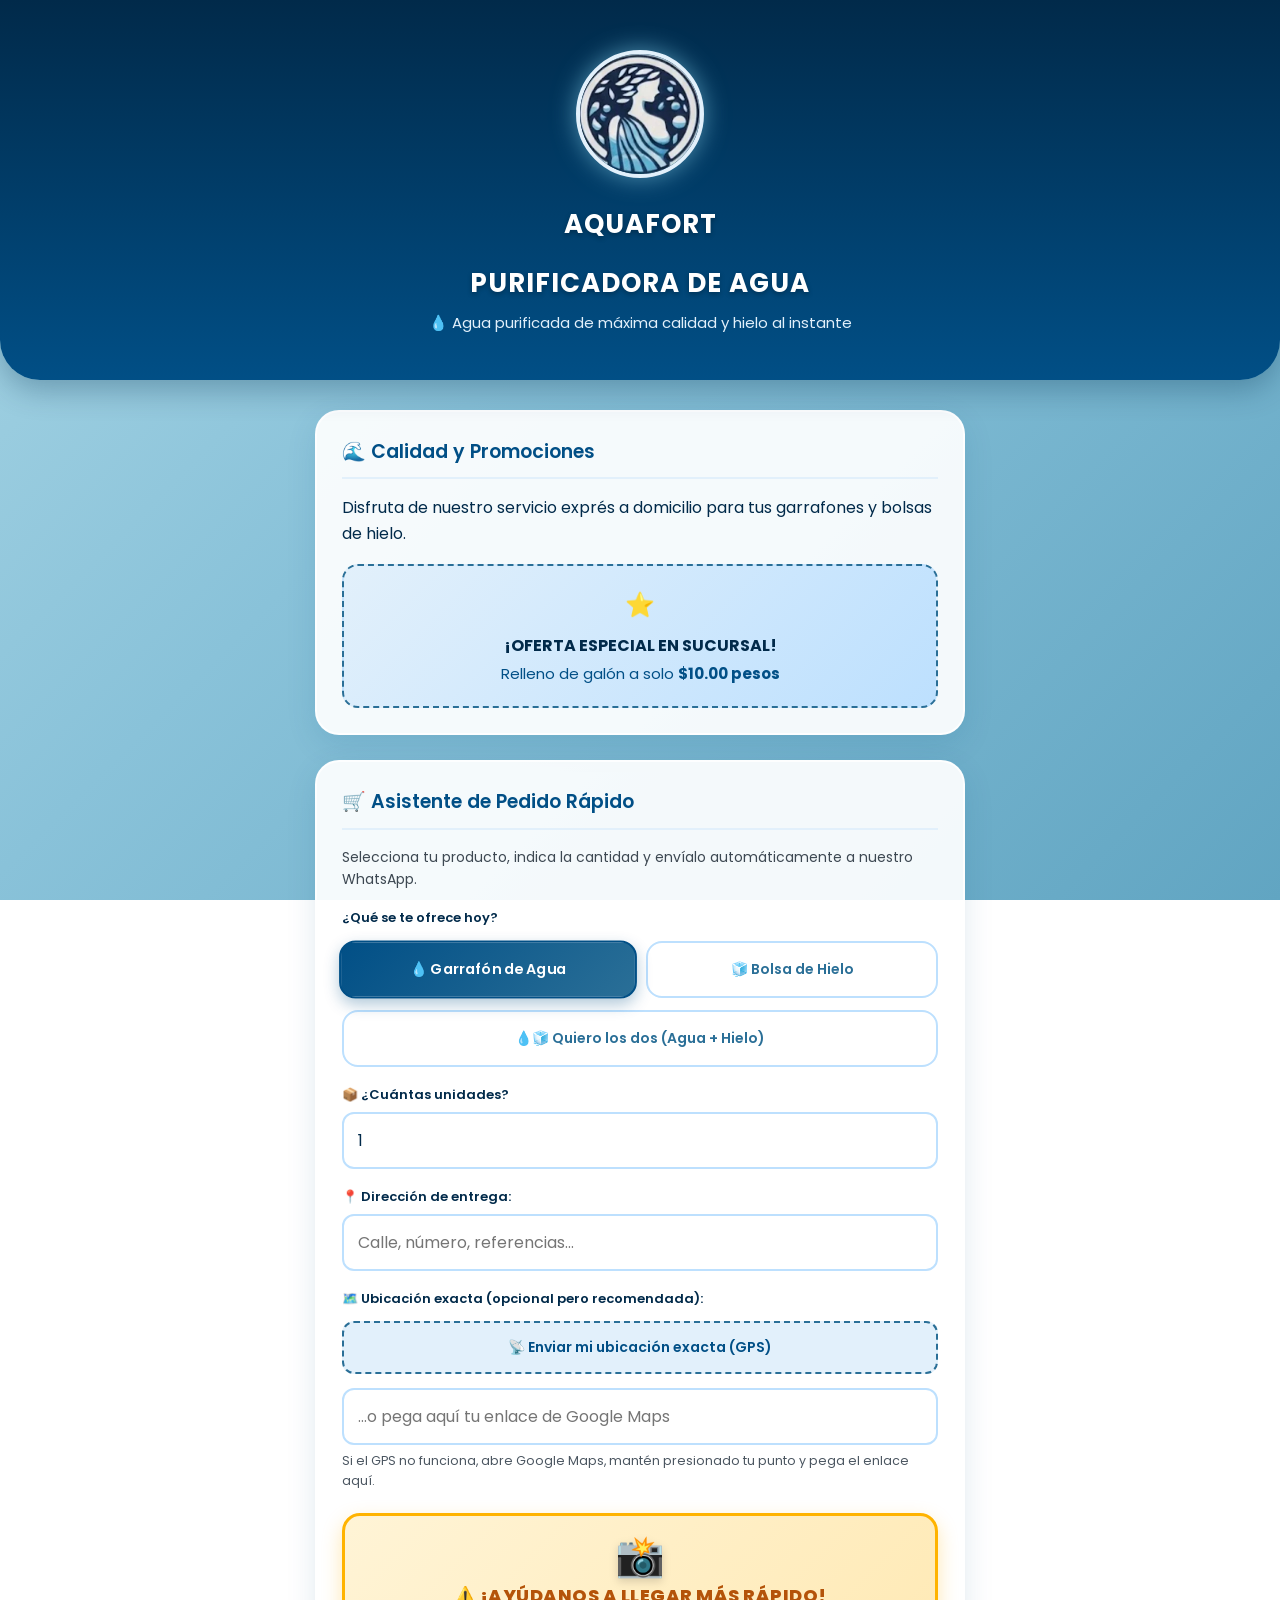
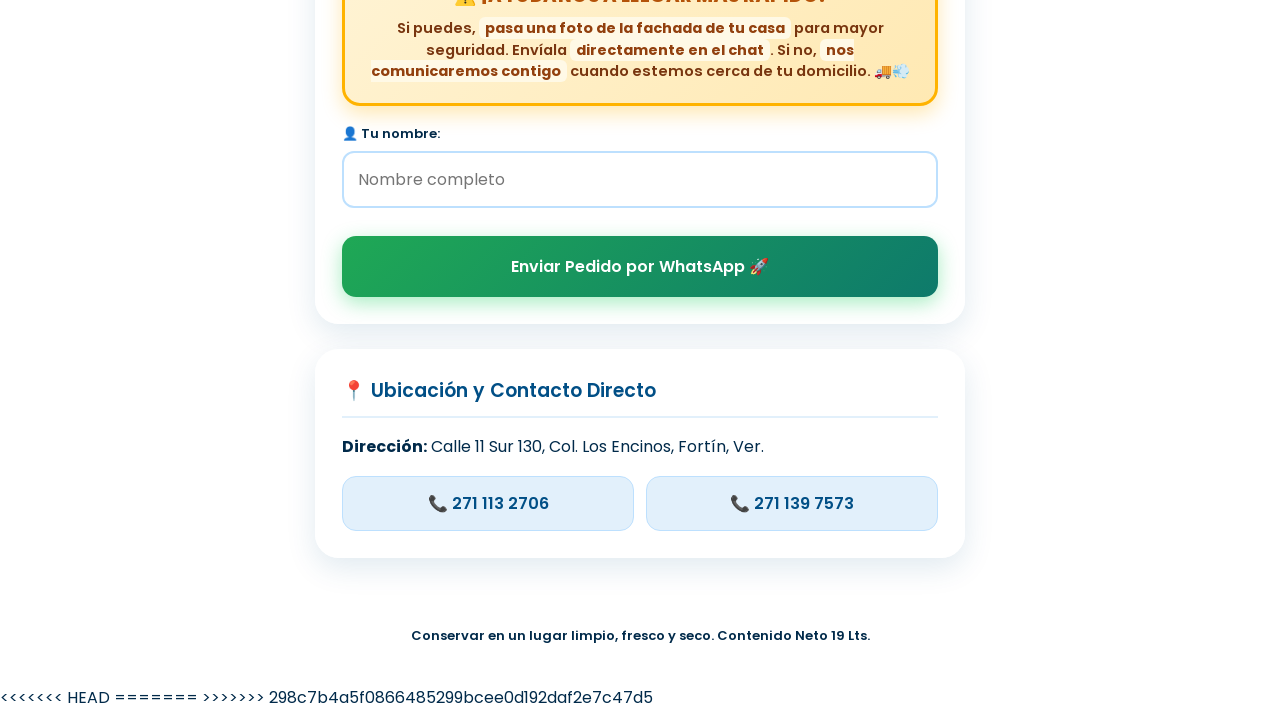
==== commit 426b8c66: "Merge branch 'main' of https://github.com/CEALMEBA/pagina_purificadora" ====
--- a/index.html
+++ b/index.html
@@ -155,5 +155,110 @@
         <p>Conservar en un lugar limpio, fresco y seco. Contenido Neto 19 Lts.</p>
     </footer>
 
+<<<<<<< HEAD
+=======
+    <script>
+        /* ---------- SELECTOR DE PRODUCTO ---------- */
+        function seleccionarProducto(elemento, valor) {
+            const opciones = document.querySelectorAll('.product-option');
+            opciones.forEach(opt => opt.classList.remove('selected'));
+            elemento.classList.add('selected');
+            document.getElementById('producto').value = valor;
+
+            const esDoble = valor.includes('Ambos');
+            document.getElementById('bloque-cantidad-simple').style.display = esDoble ? 'none' : 'block';
+            document.getElementById('bloque-cantidad-doble').style.display  = esDoble ? 'block' : 'none';
+        }
+
+        /* ---------- OBTENER UBICACIÓN GPS ---------- */
+        function obtenerUbicacion() {
+            const estado = document.getElementById('ubicacion-estado');
+
+            if (!navigator.geolocation) {
+                estado.textContent = "⚠️ Tu navegador no permite obtener la ubicación. Pega tu enlace de Google Maps abajo.";
+                estado.className = "ubicacion-estado error";
+                return;
+            }
+
+            estado.textContent = "⏳ Obteniendo tu ubicación, acepta el permiso...";
+            estado.className = "ubicacion-estado cargando";
+
+            navigator.geolocation.getCurrentPosition(
+                function (posicion) {
+                    const lat = posicion.coords.latitude.toFixed(6);
+                    const lng = posicion.coords.longitude.toFixed(6);
+                    const enlace = `https://www.google.com/maps?q=${lat},${lng}`;
+
+                    document.getElementById('linkMapa').value = enlace;
+
+                    estado.innerHTML = `✅ ¡Ubicación capturada! <a href="${enlace}" target="_blank">Ver en el mapa</a>`;
+                    estado.className = "ubicacion-estado ok";
+                },
+                function (error) {
+                    let mensaje = "⚠️ No pudimos obtener tu ubicación. ";
+                    if (error.code === error.PERMISSION_DENIED) {
+                        mensaje += "Permiso denegado: actívalo en tu navegador o pega el enlace de Google Maps abajo.";
+                    } else if (error.code === error.POSITION_UNAVAILABLE) {
+                        mensaje += "Señal no disponible. Pega el enlace de Google Maps abajo.";
+                    } else {
+                        mensaje += "Intenta de nuevo o pega el enlace de Google Maps abajo.";
+                    }
+                    estado.textContent = mensaje;
+                    estado.className = "ubicacion-estado error";
+                },
+                { enableHighAccuracy: true, timeout: 12000, maximumAge: 0 }
+            );
+        }
+
+        /* ---------- ENVIAR PEDIDO A WHATSAPP ---------- */
+        function enviarWhatsApp() {
+            const telefono  = "5212711132706";
+            const producto  = document.getElementById("producto").value;
+            const direccion = document.getElementById("direccion").value.trim();
+            const nombre    = document.getElementById("nombre").value.trim();
+            const mapa      = document.getElementById("linkMapa").value.trim();
+
+            if (!direccion || !nombre) {
+                alert("Por favor completa tu nombre y dirección de entrega.");
+                return;
+            }
+
+            let lineas = ["¡Hola! Quisiera hacer un pedido:", ""];
+
+            if (producto.includes("Ambos")) {
+                const agua  = parseInt(document.getElementById("cantidadAgua").value)  || 0;
+                const hielo = parseInt(document.getElementById("cantidadHielo").value) || 0;
+
+                if (agua <= 0 && hielo <= 0) {
+                    alert("Indica al menos 1 garrafón de agua o 1 bolsa de hielo.");
+                    return;
+                }
+
+                lineas.push("🛒 Producto: Agua + Hielo");
+                if (agua  > 0) lineas.push(`💧 Garrafones de agua: ${agua}`);
+                if (hielo > 0) lineas.push(`🧊 Bolsas de hielo: ${hielo}`);
+            } else {
+                const cantidad = document.getElementById("cantidad").value;
+                const iconoProducto = producto.includes("Hielo") ? "🧊" : "💧";
+                lineas.push(`${iconoProducto} Producto: ${producto}`);
+                lineas.push(`📦 Cantidad: ${cantidad}`);
+            }
+
+            lineas.push(`📍 Dirección: ${direccion}`);
+            if (mapa) lineas.push(`🗺️ Ubicación exacta: ${mapa}`);
+            lineas.push("");
+            lineas.push("📷 Si puedes, pasa una foto de la fachada de tu casa para mayor seguridad. Envíala directamente en este chat. Si no, nos comunicaremos contigo cuando estemos cerca de tu domicilio.");
+            lineas.push("");
+            lineas.push(`👤 A nombre de: ${nombre}`);
+
+            const textoMensaje = lineas.join("\n");
+            const urlWhatsApp = `https://api.whatsapp.com/send?phone=${telefono}&text=${encodeURIComponent(textoMensaje)}`;
+
+            // Abrimos directamente el chat de WhatsApp con el número y el mensaje.
+            window.open(urlWhatsApp, '_blank');
+        }
+    </script>
+
+>>>>>>> 298c7b4a5f0866485299bcee0d192daf2e7c47d5
 </body>
 </html>
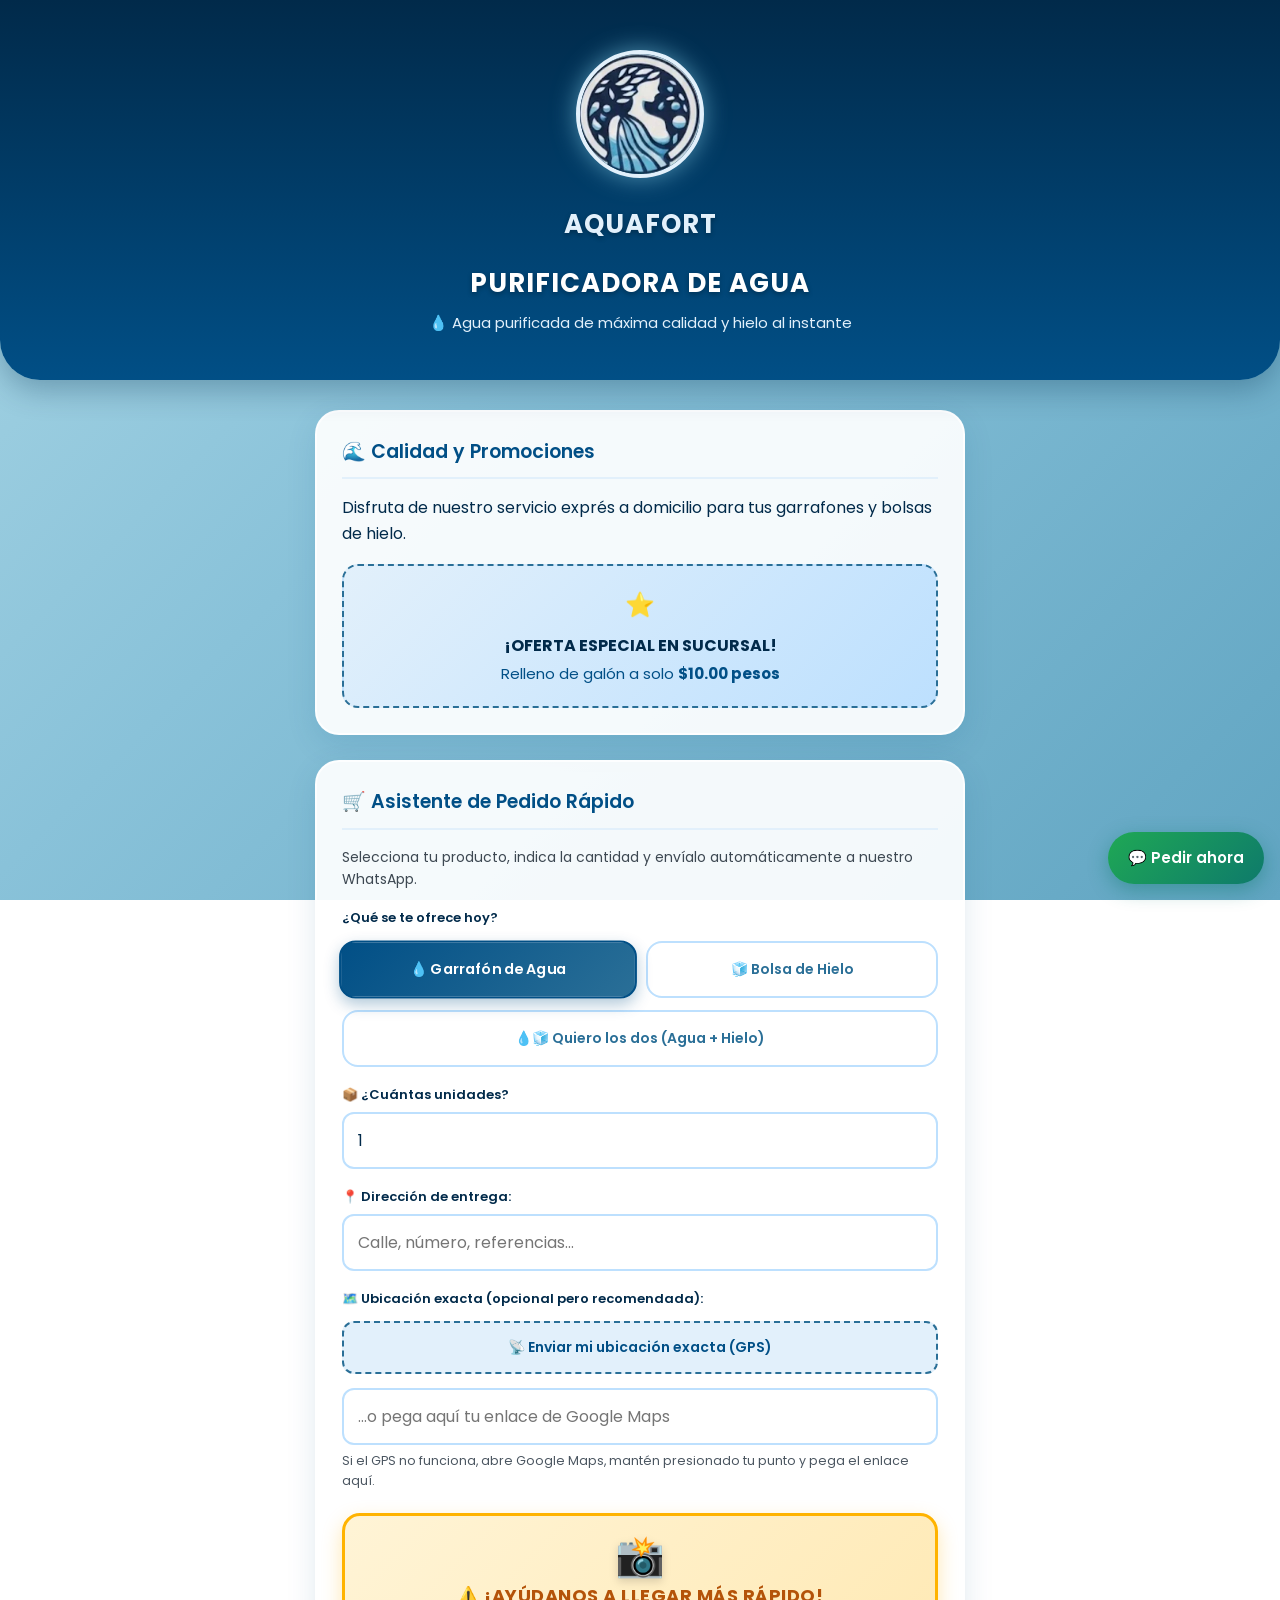
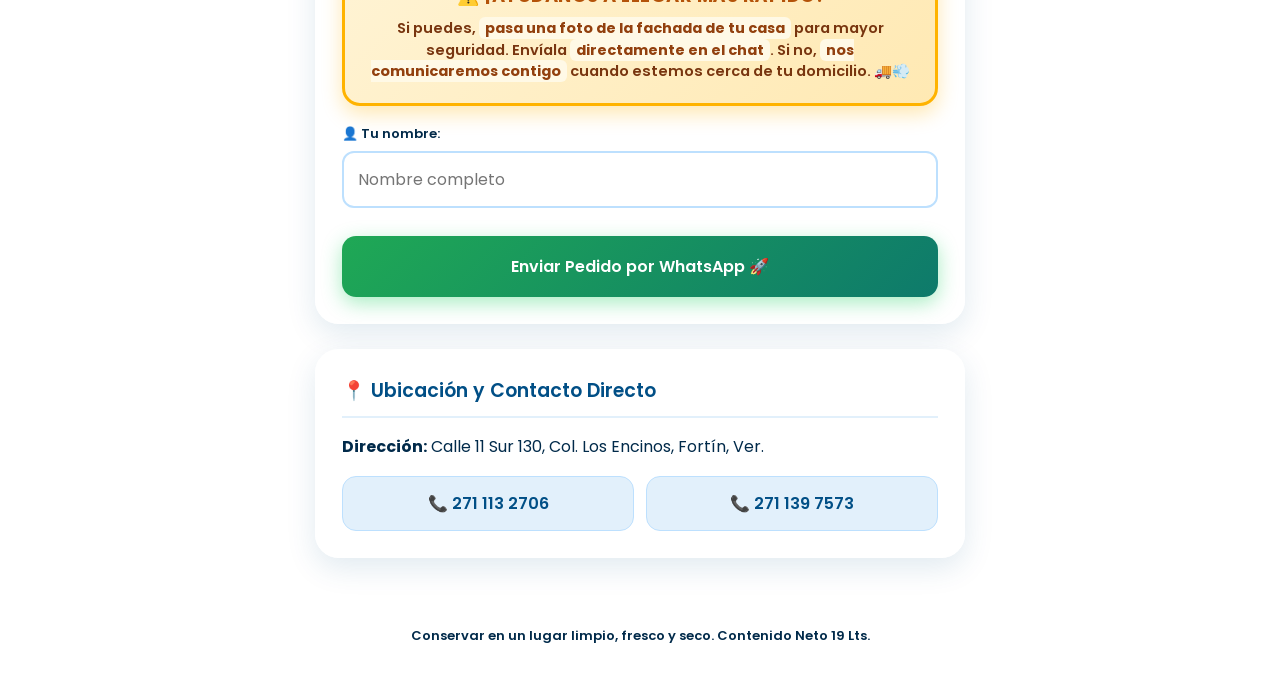
==== commit 983e7897: "Resolver conflicto de merge, corregir numero de WhatsApp y optimizar rendimiento y SEO Co-Authored-B" ====
--- a/index.html
+++ b/index.html
@@ -6,12 +6,18 @@
     <title>Aquafort – Purificadora de Agua y Hielo en Fortín, Ver.</title>
     <meta name="description" content="Aquafort, purificadora de agua y hielo en Fortín, Veracruz. Garrafones y bolsas de hielo a domicilio. Relleno de galón a $10 pesos. Pide por WhatsApp.">
     <meta name="theme-color" content="#012a4a">
+    <meta name="robots" content="index, follow">
 
     <link rel="icon" type="image/png" href="favicon.png">
     <link rel="apple-touch-icon" href="logo-purificadora.png">
 
     <!-- Al compartir el enlace (WhatsApp, Facebook, etc.) -->
+    <link rel="canonical" href="https://cealmeba.github.io/aquafort/">
     <meta property="og:type" content="website">
+    <meta property="og:url" content="https://cealmeba.github.io/aquafort/">
+    <meta property="og:image" content="https://cealmeba.github.io/aquafort/logo-purificadora.png">
+    <meta property="og:image:alt" content="Logotipo Aquafort">
+    <meta name="twitter:card" content="summary">
     <meta property="og:locale" content="es_MX">
     <meta property="og:site_name" content="Aquafort">
     <meta property="og:title" content="Aquafort – Purificadora de Agua y Hielo en Fortín, Ver.">
@@ -24,7 +30,10 @@
         "@type": "LocalBusiness",
         "name": "Aquafort",
         "description": "Purificadora de agua y hielo con servicio a domicilio.",
-        "image": "logo-purificadora.png",
+        "url": "https://cealmeba.github.io/aquafort/",
+        "image": "https://cealmeba.github.io/aquafort/logo-purificadora.png",
+        "priceRange": "$",
+        "areaServed": "Fortín, Veracruz",
         "telephone": ["+52 271 113 2706", "+52 271 139 7573"],
         "address": {
             "@type": "PostalAddress",
@@ -36,9 +45,8 @@
     }
     </script>
 
-    <link rel="preconnect" href="https://fonts.googleapis.com">
-    <link rel="preconnect" href="https://fonts.gstatic.com" crossorigin>
-    <link href="https://fonts.googleapis.com/css2?family=Poppins:wght@400;600;700&display=swap" rel="stylesheet">
+    <link rel="preload" href="fonts/poppins-400.woff2" as="font" type="font/woff2" crossorigin>
+    <link rel="preload" href="fonts/poppins-700.woff2" as="font" type="font/woff2" crossorigin>
     <link rel="stylesheet" href="styles.css">
     <script src="app.js" defer></script>
 </head>
@@ -50,7 +58,7 @@
                 <source srcset="logo-purificadora.webp" type="image/webp">
                 <img src="logo-purificadora.png" alt="Logotipo Aquafort" width="120" height="120" fetchpriority="high">
             </picture>
-            <h1>AQUAFORT</h1>
+            <p class="marca">AQUAFORT</p>
         </div>
         <h1>Purificadora de Agua</h1>
         <p>💧 Agua purificada de máxima calidad y hielo al instante</p>
@@ -155,110 +163,7 @@
         <p>Conservar en un lugar limpio, fresco y seco. Contenido Neto 19 Lts.</p>
     </footer>
 
-<<<<<<< HEAD
-=======
-    <script>
-        /* ---------- SELECTOR DE PRODUCTO ---------- */
-        function seleccionarProducto(elemento, valor) {
-            const opciones = document.querySelectorAll('.product-option');
-            opciones.forEach(opt => opt.classList.remove('selected'));
-            elemento.classList.add('selected');
-            document.getElementById('producto').value = valor;
+    <a class="wa-flotante" href="#pedido" aria-label="Ir al formulario de pedido">💬 Pedir ahora</a>
 
-            const esDoble = valor.includes('Ambos');
-            document.getElementById('bloque-cantidad-simple').style.display = esDoble ? 'none' : 'block';
-            document.getElementById('bloque-cantidad-doble').style.display  = esDoble ? 'block' : 'none';
-        }
-
-        /* ---------- OBTENER UBICACIÓN GPS ---------- */
-        function obtenerUbicacion() {
-            const estado = document.getElementById('ubicacion-estado');
-
-            if (!navigator.geolocation) {
-                estado.textContent = "⚠️ Tu navegador no permite obtener la ubicación. Pega tu enlace de Google Maps abajo.";
-                estado.className = "ubicacion-estado error";
-                return;
-            }
-
-            estado.textContent = "⏳ Obteniendo tu ubicación, acepta el permiso...";
-            estado.className = "ubicacion-estado cargando";
-
-            navigator.geolocation.getCurrentPosition(
-                function (posicion) {
-                    const lat = posicion.coords.latitude.toFixed(6);
-                    const lng = posicion.coords.longitude.toFixed(6);
-                    const enlace = `https://www.google.com/maps?q=${lat},${lng}`;
-
-                    document.getElementById('linkMapa').value = enlace;
-
-                    estado.innerHTML = `✅ ¡Ubicación capturada! <a href="${enlace}" target="_blank">Ver en el mapa</a>`;
-                    estado.className = "ubicacion-estado ok";
-                },
-                function (error) {
-                    let mensaje = "⚠️ No pudimos obtener tu ubicación. ";
-                    if (error.code === error.PERMISSION_DENIED) {
-                        mensaje += "Permiso denegado: actívalo en tu navegador o pega el enlace de Google Maps abajo.";
-                    } else if (error.code === error.POSITION_UNAVAILABLE) {
-                        mensaje += "Señal no disponible. Pega el enlace de Google Maps abajo.";
-                    } else {
-                        mensaje += "Intenta de nuevo o pega el enlace de Google Maps abajo.";
-                    }
-                    estado.textContent = mensaje;
-                    estado.className = "ubicacion-estado error";
-                },
-                { enableHighAccuracy: true, timeout: 12000, maximumAge: 0 }
-            );
-        }
-
-        /* ---------- ENVIAR PEDIDO A WHATSAPP ---------- */
-        function enviarWhatsApp() {
-            const telefono  = "5212711132706";
-            const producto  = document.getElementById("producto").value;
-            const direccion = document.getElementById("direccion").value.trim();
-            const nombre    = document.getElementById("nombre").value.trim();
-            const mapa      = document.getElementById("linkMapa").value.trim();
-
-            if (!direccion || !nombre) {
-                alert("Por favor completa tu nombre y dirección de entrega.");
-                return;
-            }
-
-            let lineas = ["¡Hola! Quisiera hacer un pedido:", ""];
-
-            if (producto.includes("Ambos")) {
-                const agua  = parseInt(document.getElementById("cantidadAgua").value)  || 0;
-                const hielo = parseInt(document.getElementById("cantidadHielo").value) || 0;
-
-                if (agua <= 0 && hielo <= 0) {
-                    alert("Indica al menos 1 garrafón de agua o 1 bolsa de hielo.");
-                    return;
-                }
-
-                lineas.push("🛒 Producto: Agua + Hielo");
-                if (agua  > 0) lineas.push(`💧 Garrafones de agua: ${agua}`);
-                if (hielo > 0) lineas.push(`🧊 Bolsas de hielo: ${hielo}`);
-            } else {
-                const cantidad = document.getElementById("cantidad").value;
-                const iconoProducto = producto.includes("Hielo") ? "🧊" : "💧";
-                lineas.push(`${iconoProducto} Producto: ${producto}`);
-                lineas.push(`📦 Cantidad: ${cantidad}`);
-            }
-
-            lineas.push(`📍 Dirección: ${direccion}`);
-            if (mapa) lineas.push(`🗺️ Ubicación exacta: ${mapa}`);
-            lineas.push("");
-            lineas.push("📷 Si puedes, pasa una foto de la fachada de tu casa para mayor seguridad. Envíala directamente en este chat. Si no, nos comunicaremos contigo cuando estemos cerca de tu domicilio.");
-            lineas.push("");
-            lineas.push(`👤 A nombre de: ${nombre}`);
-
-            const textoMensaje = lineas.join("\n");
-            const urlWhatsApp = `https://api.whatsapp.com/send?phone=${telefono}&text=${encodeURIComponent(textoMensaje)}`;
-
-            // Abrimos directamente el chat de WhatsApp con el número y el mensaje.
-            window.open(urlWhatsApp, '_blank');
-        }
-    </script>
-
->>>>>>> 298c7b4a5f0866485299bcee0d192daf2e7c47d5
 </body>
 </html>
--- a/styles.css
+++ b/styles.css
@@ -1,3 +1,25 @@
+@font-face {
+    font-family: 'Poppins';
+    font-style: normal;
+    font-weight: 400;
+    font-display: swap;
+    src: url('fonts/poppins-400.woff2') format('woff2');
+}
+@font-face {
+    font-family: 'Poppins';
+    font-style: normal;
+    font-weight: 600;
+    font-display: swap;
+    src: url('fonts/poppins-600.woff2') format('woff2');
+}
+@font-face {
+    font-family: 'Poppins';
+    font-style: normal;
+    font-weight: 700;
+    font-display: swap;
+    src: url('fonts/poppins-700.woff2') format('woff2');
+}
+
 :root {
     --deep-ocean: #012a4a;
     --primary-water: #014f86;
@@ -39,7 +61,8 @@
     object-fit: cover;
 }
 
-header h1 {
+header h1,
+header .marca {
     margin: 18px 0 6px 0;
     font-size: 26px;
     letter-spacing: 1px;
@@ -318,6 +341,21 @@
     font-weight: 600;
 }
 
+.wa-flotante {
+    position: fixed;
+    right: 16px;
+    bottom: 16px;
+    z-index: 10;
+    background: linear-gradient(135deg, #1fa855, #0e7a6b);
+    color: var(--pure-white);
+    padding: 14px 20px;
+    border-radius: 999px;
+    font-weight: 600;
+    font-size: 15px;
+    text-decoration: none;
+    box-shadow: 0 6px 20px rgba(14, 122, 107, 0.45);
+}
+
 /* Respeta a quien desactiva las animaciones en su sistema */
 @media (prefers-reduced-motion: reduce) {
     *, *::before, *::after {
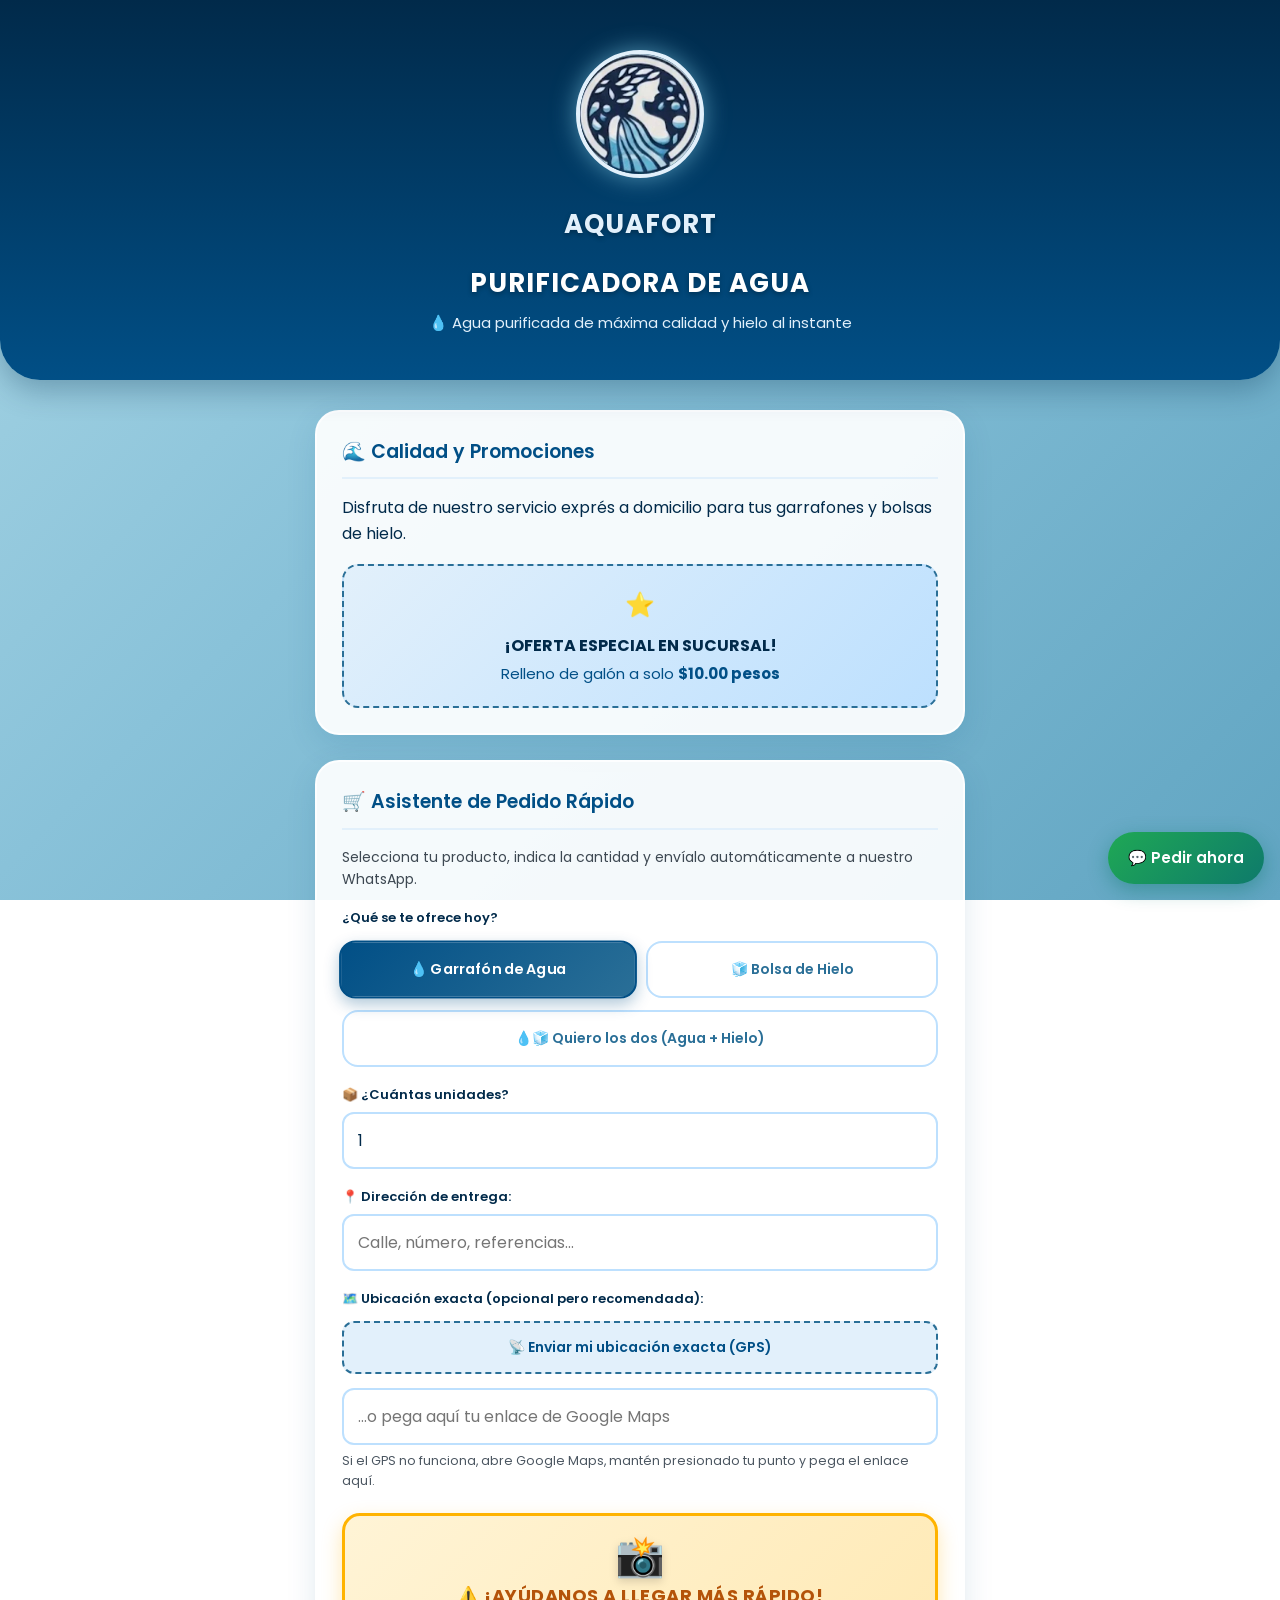
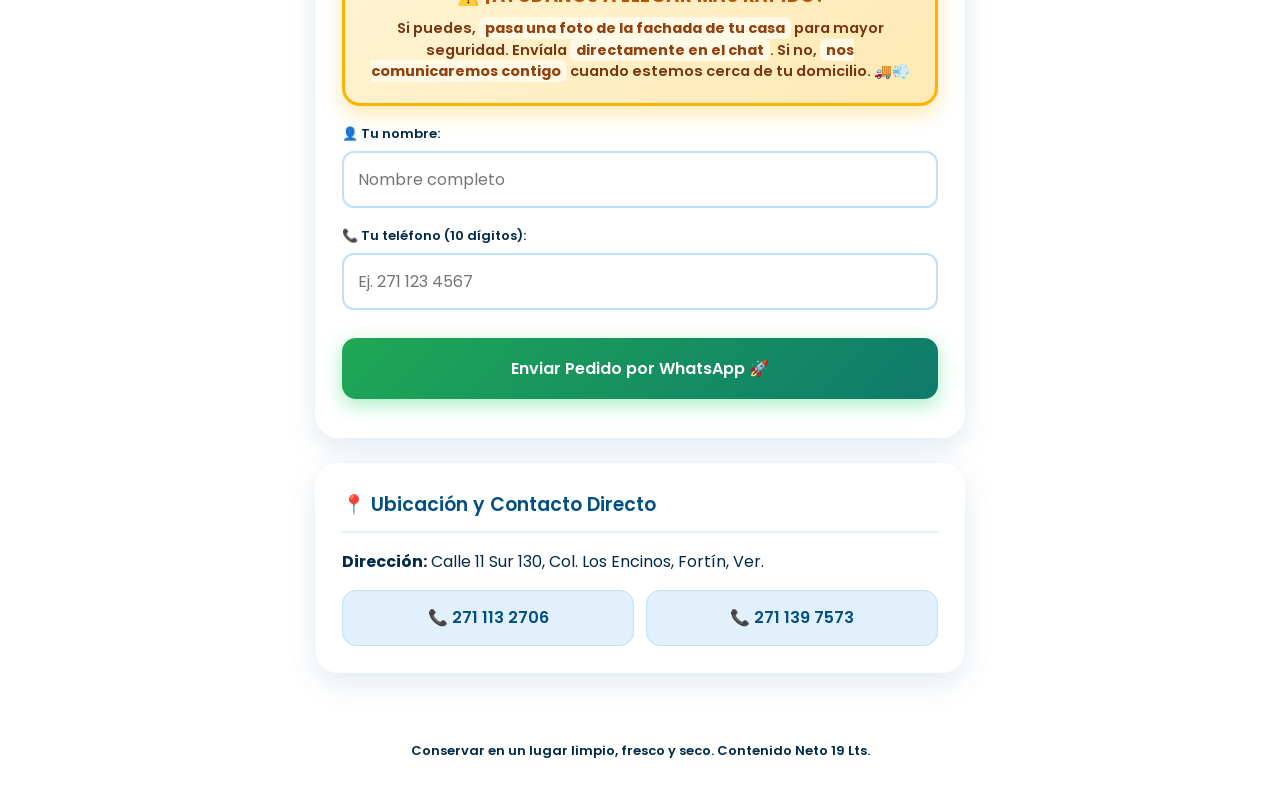
==== commit 7cbad24c: "Registrar los pedidos en el sistema AQUAFORT y nuevo número de WhatsApp - Antes de abrir WhatsApp, e" ====
--- a/index.html
+++ b/index.html
@@ -143,9 +143,20 @@
             <input type="text" id="nombre" placeholder="Nombre completo" autocomplete="name" aria-describedby="error-nombre">
             <p class="error-campo" id="error-nombre" role="alert"></p>
 
+            <label class="etiqueta" for="telefono">📞 Tu teléfono (10 dígitos):</label>
+            <input type="tel" id="telefono" placeholder="Ej. 271 123 4567" autocomplete="tel-national" inputmode="tel" maxlength="20" aria-describedby="error-telefono">
+            <p class="error-campo" id="error-telefono" role="alert"></p>
+
+            <!-- Campo trampa: las personas no lo ven; si un robot lo llena, el pedido se descarta -->
+            <div class="campo-trampa" aria-hidden="true">
+                <label for="sitioWeb">No llenar este campo</label>
+                <input type="text" id="sitioWeb" tabindex="-1" autocomplete="off">
+            </div>
+
             <button type="button" class="btn-whatsapp" id="btn-enviar">
                 Enviar Pedido por WhatsApp 🚀
             </button>
+            <p class="nota-mini" id="estado-envio" role="status" aria-live="polite"></p>
         </section>
 
         <section class="card">
--- a/styles.css
+++ b/styles.css
@@ -363,3 +363,12 @@
         transition: none !important;
     }
 }
+
+/* Campo trampa contra robots: fuera de la pantalla (no usar display:none, algunos robots lo detectan) */
+.campo-trampa {
+    position: absolute;
+    left: -9999px;
+    width: 1px;
+    height: 1px;
+    overflow: hidden;
+}
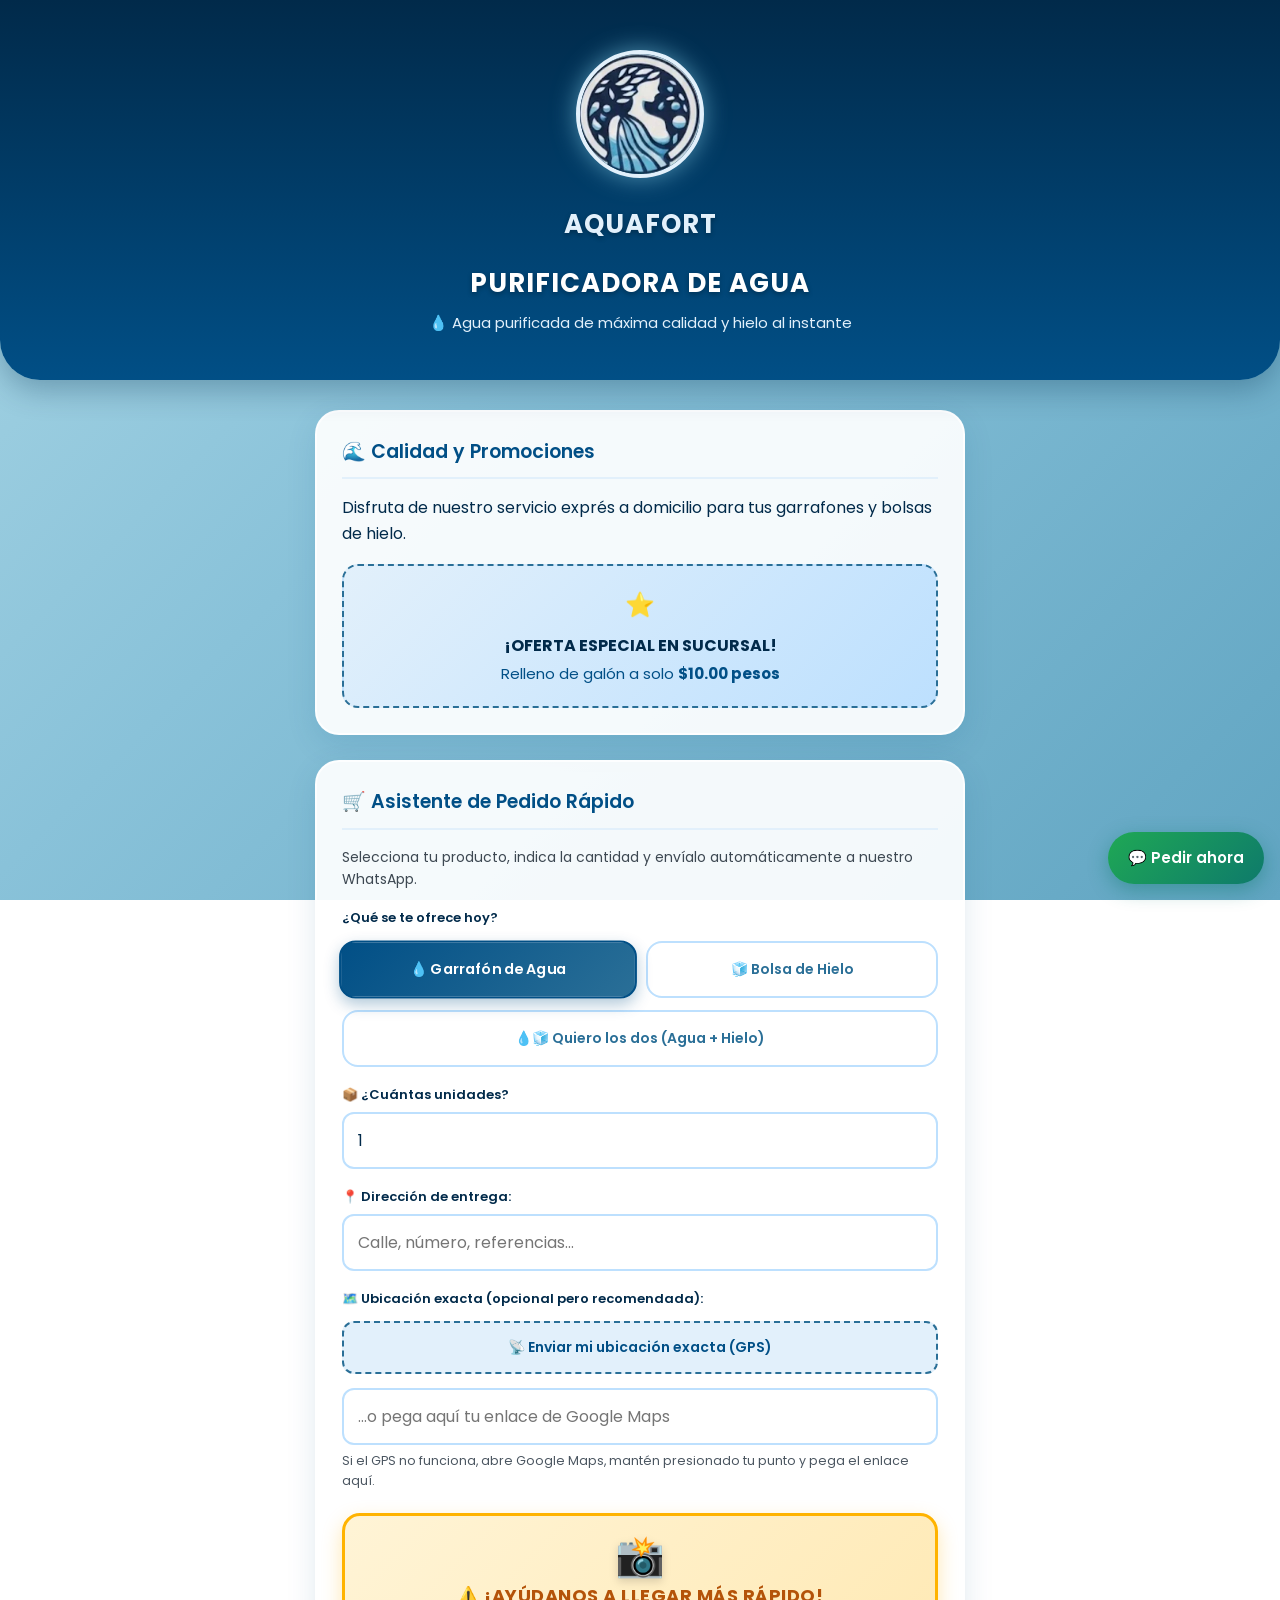
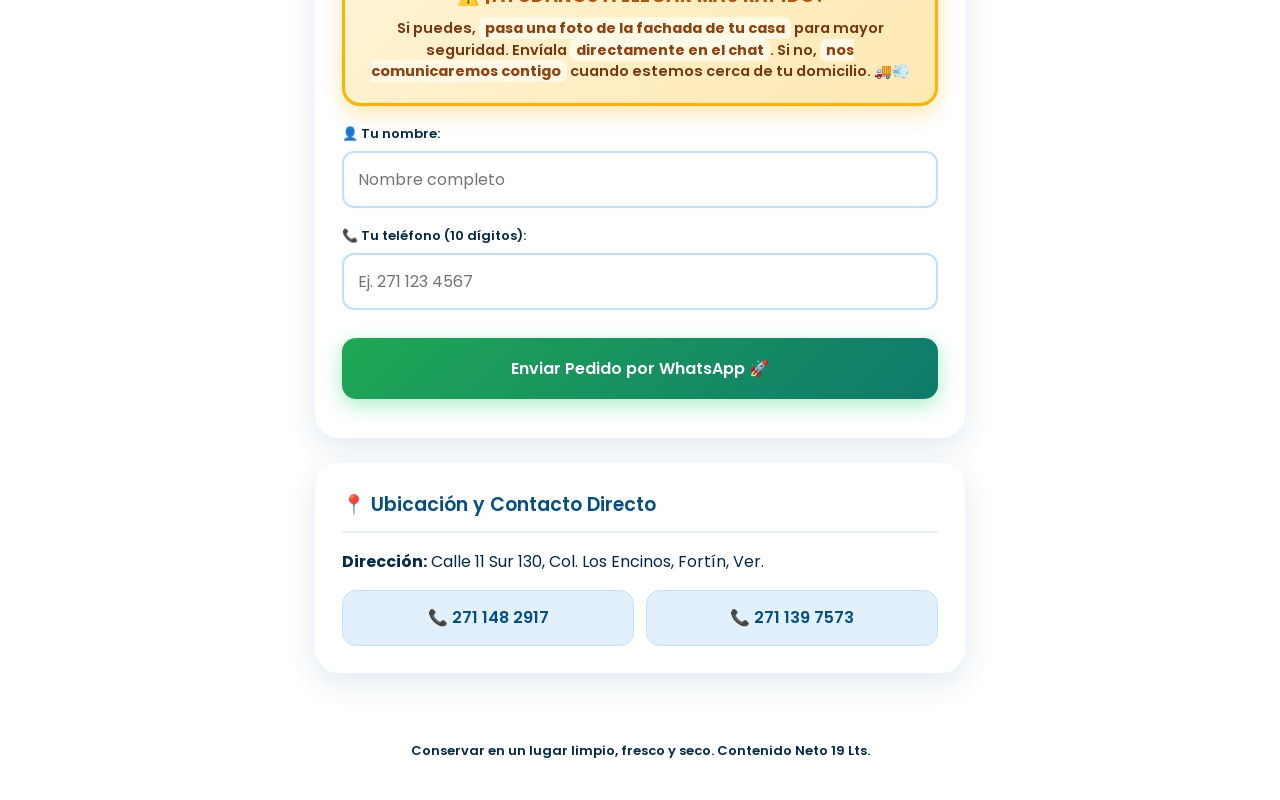
==== commit f242101c: "Teléfono de contacto: 271 148 2917 en lugar de 271 113 2706 Co-Authored-By: Claude Opus 5.5 <noreply" ====
--- a/index.html
+++ b/index.html
@@ -34,7 +34,7 @@
         "image": "https://cealmeba.github.io/aquafort/logo-purificadora.png",
         "priceRange": "$",
         "areaServed": "Fortín, Veracruz",
-        "telephone": ["+52 271 113 2706", "+52 271 139 7573"],
+        "telephone": ["+52 271 148 2917", "+52 271 139 7573"],
         "address": {
             "@type": "PostalAddress",
             "streetAddress": "Calle 11 Sur 130, Col. Los Encinos",
@@ -163,7 +163,7 @@
             <h2>📍 Ubicación y Contacto Directo</h2>
             <p><strong>Dirección:</strong> Calle 11 Sur 130, Col. Los Encinos, Fortín, Ver.</p>
             <div class="info-grid">
-                <a href="tel:2711132706" class="info-box">📞 271 113 2706</a>
+                <a href="tel:2711482917" class="info-box">📞 271 148 2917</a>
                 <a href="tel:2711397573" class="info-box">📞 271 139 7573</a>
             </div>
         </section>
